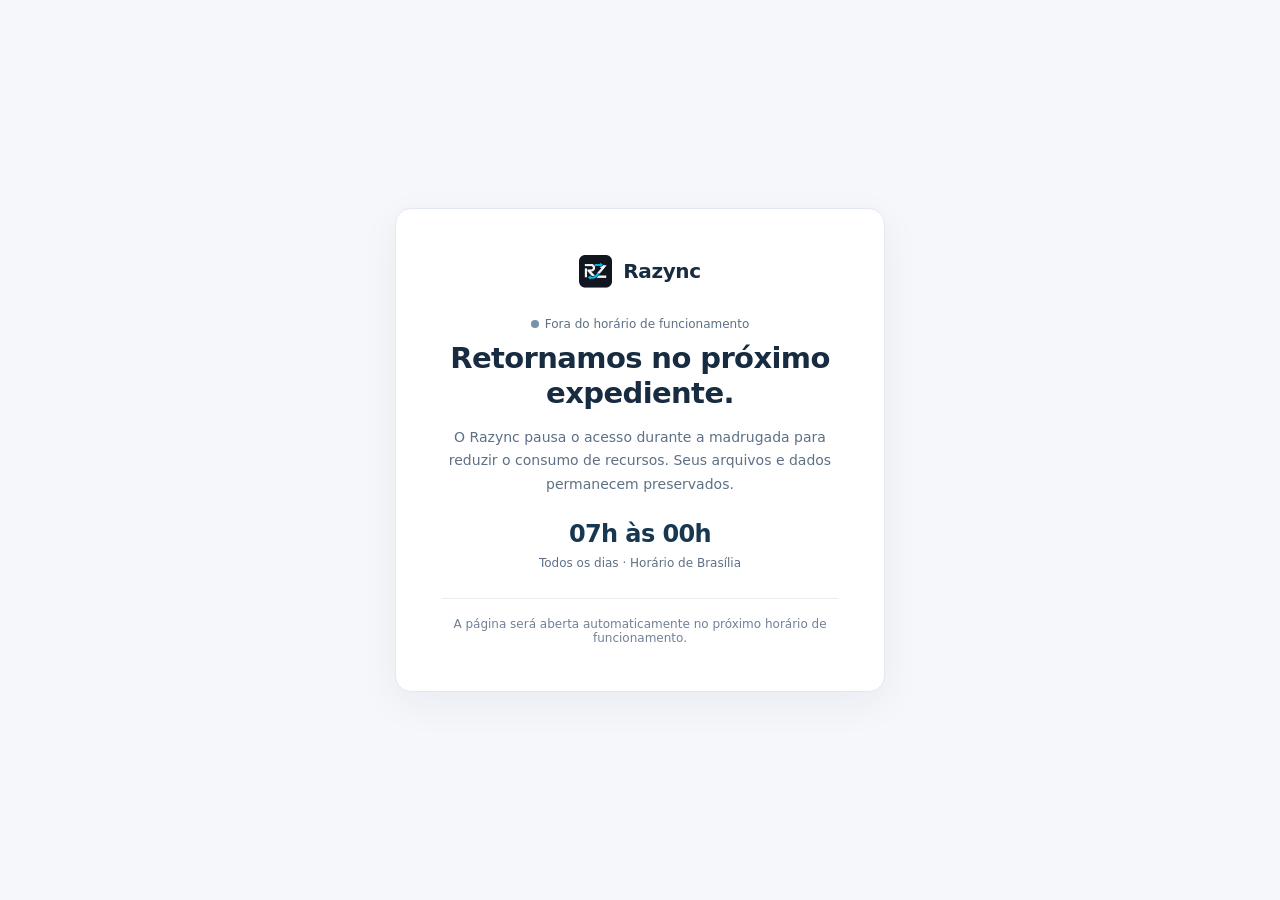
==== indisponivel.html @ 9a55bab8 "Match borderless sidebar controls in dark mode and preserve active navigation" ====
<!doctype html>
<html lang="pt-BR">
<head>
  <meta charset="utf-8">
  <meta name="viewport" content="width=device-width, initial-scale=1">
  <meta name="robots" content="noindex">
  <meta name="theme-color" content="#14243b">
  <title>Razync · Fora do horário de funcionamento</title>
  <script src="./assets/js/theme.js?v=black-blue-20261027-1"></script>
  <link rel="icon" href="./assets/razync-icon.png" type="image/png">
  <style>
    :root{font-family:Inter,system-ui,-apple-system,BlinkMacSystemFont,"Segoe UI",sans-serif;color:#172c41;background:#f5f7fa}
    *{box-sizing:border-box}body{margin:0;min-height:100vh;display:grid;place-items:center;padding:22px}
    main{background:#fff;border:1px solid #e1e8ef;border-radius:16px;padding:clamp(26px,5vw,46px);max-width:490px;width:100%;box-shadow:0 12px 40px rgba(17,43,70,.055);text-align:center}
    .brand{display:flex;align-items:center;justify-content:center;gap:11px;font-weight:750;letter-spacing:-.4px;font-size:20px}
    .brand img{height:33px;width:33px;object-fit:contain}
    .signal{height:8px;width:8px;border-radius:50%;background:#7892aa;display:inline-block;margin-right:6px}
    .label{font-size:12px;color:#5d7085;margin:29px 0 10px}
    h1{font-size:clamp(23px,4vw,29px);margin:0 0 15px;line-height:1.22;letter-spacing:-.6px}
    p{font-size:14px;line-height:1.65;color:#5d7085;margin:0}
    .hours{font-size:24px;font-weight:760;color:#183750;letter-spacing:-.6px;margin:24px 0 6px}
    .timezone{font-size:12px;margin-bottom:25px}
    .foot{padding-top:18px;border-top:1px solid #e8edf3;font-size:12px;color:#718196}
  </style>
  <link rel="stylesheet" href="./assets/css/themes.css?v=sidebar-flat-20261027-16">
</head>
<body class="availability-page">
  <main>
    <div class="brand"><img src="./assets/razync-icon.png" alt="">Razync</div>
    <div class="label"><span class="signal"></span>Fora do horário de funcionamento</div>
    <h1>Retornamos no próximo expediente.</h1>
    <p>O Razync pausa o acesso durante a madrugada para reduzir o consumo de recursos. Seus arquivos e dados permanecem preservados.</p>
    <div class="hours">07h às 00h</div>
    <p class="timezone">Todos os dias · Horário de Brasília</p>
    <div class="foot">A página será aberta automaticamente no próximo horário de funcionamento.</div>
  </main>
  <script>
    (() => {
      const hour = () => Number(new Intl.DateTimeFormat("en-GB", {
        timeZone: "America/Sao_Paulo", hour: "2-digit", hourCycle: "h23"
      }).format(new Date()));
      const update = () => {
        if (hour() >= 7) window.location.replace("./");
      };
      update();
      setInterval(update, 15000);
    })();
  </script>
</body>
</html>
---- assets/css/themes.css ----
/* Theme controls are shared by every page. No filters: original assets retain their colors. */
.topbar-actions {display:flex;align-items:center;gap:10px;margin-left:auto;flex-shrink:0}
.theme-toggle {display:inline-flex;align-items:center;justify-content:center;gap:7px;min-height:38px;padding:8px 11px;border:1px solid #dbe4ee;border-radius:11px;background:#ffffffa6;color:#526c84;cursor:pointer;font-size:11px;font-weight:550}
.theme-toggle:hover {background:#eaf1f8;border-color:#b7cadc}
.theme-toggle:focus-visible {outline:2px solid #5286bf;outline-offset:3px}
.theme-toggle svg {width:16px;height:16px;fill:none;stroke:currentColor;stroke-width:1.6;stroke-linecap:round;stroke-linejoin:round}
.theme-sun {display:none}
html[data-theme="dark"] .theme-moon {display:none}
html[data-theme="dark"] .theme-sun {display:block}
@media(max-width:760px) {.topbar-actions{gap:6px}.theme-toggle{min-width:38px;padding:8px}#themeToggleLabel{display:none}.topbar .status-pill{max-width:145px;text-align:center;line-height:1.4}}
/* A restrained refinement of the portfolio action, in both themes. */
#portfolioPicker .portfolio-entry-action {padding:11px 13px;border:0;border-radius:9px;background:#eff5fa}
#portfolioPicker .portfolio-entry-arrow {background:#dfeaf4}
#portfolioPicker .portfolio-entry:hover .portfolio-entry-action {background:#e5eff8}
html[data-theme="dark"] {
 color-scheme:dark;--bg:#080808;--surface:#141414;--surface-2:#141414;--surface-soft:#101010;
 --border:#333333;--line:#333333;--text:#ededed;--ink:#ededed;--muted:#ababab;--ink-muted:#ababab;
 --accent:#8cbcf3;--accent-soft:#17243a;--action:#2864d7;--tool-accent:#8cbcf3;--panel-shadow:0 6px 24px #00000018;
 --dark-text:#ededed;--dark-muted:#ababab;--dark-accent:#8ab8ff;--dark-success:#87d8b9;--dark-error:#f3a6ad;--dark-warning:#e5c391;
 background:var(--bg);scrollbar-color:#505050 var(--bg);
}
html[data-theme="dark"] body {background:var(--bg);color:var(--text)}
html[data-theme="dark"] ::selection {background:#386292;color:#fff}
html[data-theme="dark"] :is(#companyPanel,#fiscalView,.app-shell,dialog) {color:var(--text)}
/* Raise only color specificity, preserving all component dimensions and layouts. */
html[data-theme="dark"] :is(#companyPanel,#fiscalView,.app-shell,dialog) :is(h1,h2,h3,h4,h5,h6,strong,label,legend,summary,.company-row-name,.form-card-header,.fiscal-detail-title,.fiscal-ai-source-title) {color:var(--dark-text)!important}
html[data-theme="dark"] :is(#companyPanel,#fiscalView,.app-shell,dialog) :is(p,small,.helper,.eyebrow,.company-row-meta,.company-row-action,.portfolio-date,.portfolio-eyebrow,.portfolio-access-kicker,.portfolio-entry-label,.portfolio-entry-quantity,.file-drop-hint,.preview-note,.preview-subtitle,.form-card-header small,.topbar-title,.directory-heading p,.tool-feature-list,.period-help,.base-cleanup,.fiscal-ai-card-description,.fiscal-ai-inline-status,.fiscal-ai-executive-kicker,.fiscal-ai-executive-coverage,.fiscal-ai-source,.fiscal-summary-top,.fiscal-workflow-button,.fiscal-account-resolution-heading,.bank-investments-note) {color:var(--dark-muted)!important}
html[data-theme="dark"] :is(main,dialog) :where(*) {border-color:var(--border)!important}
html[data-theme="dark"] :is(#companyPanel,#fiscalView,.app-shell,dialog) :is(.search-card,.directory-controls,.overview-card,.panel-head,.tool-card,.modern-form,.preview-sheet,.preview-results,.preview-table-scroll,.daily-table-scroll,.daily-review,.daily-table,.report-result,.result-card,.summary-card,.company-card,.portfolio-entry,.company-dialog,.preview-dialog,.admin-auth-dialog,.bank-investments,.fiscal-setup,.fiscal-results-card,.fiscal-summary,.fiscal-detail,.fiscal-investigation,.fiscal-ai,.fiscal-ai-account,.fiscal-account-dialog,.fiscal-account-dialog-body,.fiscal-ai-source,.fiscal-ai-evidence,.fiscal-account-resolution,.fiscal-document-panel,.fiscal-evidence-card) {background:var(--surface)!important;color:var(--text)!important;box-shadow:0 4px 20px #00000012}
html[data-theme="dark"] :is(#companyPanel,#fiscalView,.app-shell,dialog) :is(.tool-intro,.period-card,.bank-selector,.bank-choice,.file-drop-shell,.preview-sheet-head,.preview-commandbar,.preview-table-tools,.daily-toolbar,.daily-summary,.preview-summary-item,.mini-metrics > span,.summary-metric,.form-card-icon,.tool-visual-icon,.overview-icon,.company-row-code,.company-row-action b,.portfolio-avatar,.portfolio-feature-icon,.portfolio-entry-action,.portfolio-entry-arrow,.file-selection,.file-selection-item,.tool-flow,.upload-progress,.upload-visual-status,.base-cleanup-confirmation,.base-periods,.base-period-bank,.base-period-item,.fiscal-next-step,.fiscal-summary-pending,.fiscal-review-toolbar,.fiscal-detail-metric-difference,.fiscal-ai-icon,.fiscal-ai-source-panel,.fiscal-ai-account-nav,.fiscal-ai-executive,.fiscal-ai-evidence,.fiscal-ai-account-resolution,.fiscal-ai-source.is-ready,.fiscal-ai-heading-tools .fiscal-ai-provider,.fiscal-ai-local-note,.fiscal-ai-method,.fiscal-ai-context,.fiscal-ai-document-summary) {background:var(--surface-2)!important;color:var(--dark-accent)!important;box-shadow:none!important}
html[data-theme="dark"] :is(#companyPanel,#fiscalView,.app-shell,dialog) :is(input:not([type=checkbox]):not([type=radio]),select,textarea) {background:#0d0d0d!important;color:var(--text)!important;border-color:#424242!important;caret-color:#8ab8ff;box-shadow:none}
html[data-theme="dark"] :is(input,textarea)::placeholder {color:#969696!important;opacity:1}
html[data-theme="dark"] input::file-selector-button {background:#252525;color:#e2e2e2;border:1px solid #505050;border-radius:7px;padding:7px 11px;margin-right:10px}
html[data-theme="dark"] :is(input[type=checkbox],input[type=radio]) {accent-color:#8cbcf3}
html[data-theme="dark"] :is(#companyPanel,#fiscalView,.app-shell,dialog) :is(input,select,textarea,button,a,summary):focus-visible {outline:2px solid #91c6ff!important;outline-offset:3px;box-shadow:none!important}
html[data-theme="dark"] :is(#companyPanel,#fiscalView,.app-shell,dialog) :is(button,.secondary-action,.preview-expand) {background:var(--surface-2)!important;color:#dddddd!important;border-color:#3d3d3d!important;box-shadow:none!important}
html[data-theme="dark"] :is(#companyPanel,#fiscalView,.app-shell,dialog) :is(button,.secondary-action,.preview-expand):hover:not(:disabled) {background:#292929!important;border-color:#626262!important}
html[data-theme="dark"] :is(#companyPanel,#fiscalView,.app-shell,dialog) :is(button[type=submit]:not(.secondary-action),.preview-download,.daily-download,.bank-investments-download,.fiscal-ai-primary,#adminAuthConfirm) {background:#2864d7!important;color:#fff!important;border-color:#417de8!important}
html[data-theme="dark"] :is(#companyPanel,#fiscalView,.app-shell,dialog) :is(button[type=submit]:not(.secondary-action),.preview-download,.daily-download,.bank-investments-download,.fiscal-ai-primary,#adminAuthConfirm):hover:not(:disabled) {background:#3474e5!important}
html[data-theme="dark"] :is(#companyPanel,#fiscalView,.app-shell,dialog) :is(.tool-tab.active,.main-nav-btn.active,.company-filter.active,.bank-choice.selected,[aria-pressed=true],.is-selected,.is-current) {background:#17243a!important;color:#c2d8ff!important;border-color:#507db6!important}
html[data-theme="dark"] :is(#companyPanel,#fiscalView,.app-shell,dialog) button:disabled {opacity:.48;cursor:not-allowed}
/* Tables: headers, zebra rows, hover, editors and semantic balance colors. */
html[data-theme="dark"] :is(#companyPanel,#fiscalView,.app-shell,dialog) :is(table,tbody,td) {background:var(--surface)!important;color:#dedede!important;box-shadow:none}
html[data-theme="dark"] :is(#companyPanel,#fiscalView,.app-shell,dialog) th {background:#232323!important;color:#d8d8d8!important;border-color:#3d3d3d!important}
html[data-theme="dark"] :is(#companyPanel,#fiscalView,.app-shell,dialog) tr:nth-child(even) td {background:#191919!important}
html[data-theme="dark"] :is(#companyPanel,#fiscalView,.app-shell,dialog) tbody tr:hover td {background:#292929!important}
html[data-theme="dark"] :is(#companyPanel,#fiscalView,.app-shell,dialog) :is(.is-success,.is-success p,.is-success strong,.status-success,.fiscal-status-ok,.daily-balance.is-balanced,.match-ok,.positive,.online) {color:var(--dark-success)!important;background:#16382f!important;border-color:#396858!important}
html[data-theme="dark"] :is(#companyPanel,#fiscalView,.app-shell,dialog) :is(.is-warning,.is-warning p,.is-warning strong,.preview-row-warning,.preview-pending-summary,.fiscal-warnings,.accounts-pending,.status-warning) {color:var(--dark-warning)!important;background:#3a3023!important;border-color:#6e5940!important}
html[data-theme="dark"] :is(#companyPanel,#fiscalView,.app-shell,dialog) :is(.is-error,.is-error p,.is-error strong,.base-stat-error,.is-different,.daily-balance.is-different,.negative,.status-error,.fiscal-account-resolution-error,[role=alert]) {color:var(--dark-error)!important;background:#3b252e!important;border-color:#76434f!important}
html[data-theme="dark"] :is(#companyPanel,#fiscalView,.app-shell,dialog) :is(#confirmBaseCleanup,.danger-action) {background:#853e50!important;color:#fff!important;border-color:#b66677!important}
/* AI tokens also apply when the fiscal styles are loaded after theme selection. */
html[data-theme="dark"] #fiscalView {--fw-ink:#ededed;--fw-text:#d2d2d2;--fw-muted:#ababab;--fw-border:#333333;--fw-light:#1e1e1e;--fw-accent:#9ac4f2;--fw-focus:#91c6ff;--studio-line:#333333;--studio-blue:#9ac4f2}
html[data-theme="dark"] #fiscalView .fiscal-ai {--ai-ink:#ededed;--ai-muted:#ababab;--ai-blue:#8ab8ff;--ai-line:#333333}
html[data-theme="dark"] #fiscalView :is(.fiscal-ai-value strong,.fiscal-detail-metric strong,.fiscal-ai-card-description,.fiscal-ai-nav-account,.fiscal-ai-value small,.fiscal-ai-source-title,.fiscal-ai-executive-kicker,.fiscal-ai-card-description) {color:#d4d4d4!important}
html[data-theme="dark"] #fiscalView :is(.fiscal-ai-value,.fiscal-ai-account-summary,.fiscal-ai-toolbar,.fiscal-company-result,.fiscal-workflow-nav,.fiscal-detail-metric,.fiscal-account-dialog-header,.fiscal-account-dialog-footer) {background:transparent!important;border-color:var(--border)!important}
html[data-theme="dark"] :is(dialog,.company-dialog,.admin-auth-dialog,.fiscal-account-dialog) {background:var(--surface)!important;color:var(--text)!important;border-color:var(--border)!important;box-shadow:0 24px 90px #0008!important}
html[data-theme="dark"] dialog::backdrop {background:#000000b3;backdrop-filter:blur(4px)}
html[data-theme="dark"] .topbar {border-color:#2d2d2d}
html[data-theme="dark"] .topbar :is(.sidebar-toggle,.theme-toggle) {background:#1e1e1e!important;color:#d6d6d6!important;border-color:#3d3d3d!important}
html[data-theme="dark"] .topbar .status-pill {background:#141414;color:#ababab;border-color:#333333}
html[data-theme="dark"] .topbar .status-pill.online {background:#16382f!important;color:#87d8b9!important;border-color:#396858!important}
html[data-theme="dark"] .topbar-title strong {color:#ededed}
html[data-theme="dark"] footer {color:#a3a3a3;border-color:#2d2d2d}
html[data-theme="dark"] #portfolioPicker :is(.portfolio-brand,.portfolio-brand>span,.portfolio-section-title,.portfolio-tools-heading h2) {color:#ededed!important}
html[data-theme="dark"] #portfolioPicker .portfolio-heading {background:linear-gradient(115deg,#191919,#0e0e0e);border-color:#383838!important}
html[data-theme="dark"] #portfolioPicker .portfolio-heading h1 {color:#fff!important}
html[data-theme="dark"] #portfolioPicker h1 em {color:#8ab8ff}
html[data-theme="dark"] #portfolioPicker .portfolio-heading p {color:#bdbdbd!important}
html[data-theme="dark"] #portfolioPicker .portfolio-home-summary>span {background:#ffffff06;border-color:#ffffff20!important}
html[data-theme="dark"] #portfolioPicker .portfolio-home-summary strong {color:#fff!important}
html[data-theme="dark"] #portfolioPicker .portfolio-feature:hover,html[data-theme="dark"] #portfolioPicker .portfolio-feature[open] {background:#141414}
html[data-theme="dark"] #portfolioPicker .portfolio-feature {border-color:#333333}
html[data-theme="dark"] #portfolioPicker .portfolio-entry:hover {background:#202020!important}
html[data-theme="dark"] #portfolioPicker .portfolio-entry-action {background:#202020!important}
html[data-theme="dark"] #portfolioPicker .portfolio-entry-action>span:first-child {color:#a9caff}
html[data-theme="dark"] #portfolioPicker .portfolio-feature-toggle {color:#a6a6a6}
html[data-theme="dark"] :is(.company-card,.file-drop-shell):hover {background:#242424!important}
html[data-theme="dark"] a {color:#8ab8ff}
@media(prefers-reduced-motion:reduce) {.theme-toggle{transition:none}}
html[data-theme="dark"] .availability-page main {background:var(--surface);color:var(--text);border-color:var(--border);box-shadow:0 12px 40px #0003}
html[data-theme="dark"] .availability-page :is(h1,.brand,.hours) {color:var(--text)}
html[data-theme="dark"] .availability-page :is(p,.label,.foot) {color:var(--muted);border-color:var(--border)}

/* Fixed-color fiscal surfaces, including sections mounted after document reading. */
html[data-theme="dark"] #fiscalView :is(.fiscal-form,.fiscal-setup-heading,.fiscal-upload-item,.fiscal-company-auto,.fiscal-table-count,.fiscal-reading-guide,.fiscal-unmapped,.fiscal-ai-no-results,.fiscal-ai-documentary,.fiscal-ai-case,.fiscal-ai-cases-more,.fiscal-doc-reader,.fiscal-doc-stage,.fiscal-doc-empty,.fiscal-doc-accounts,.fiscal-inline-host,.fiscal-detail-table,.fiscal-account-analysis,.fiscal-account-analysis.is-docked) {background:var(--surface)!important;color:var(--text)!important}
html[data-theme="dark"] #fiscalView :is(.fiscal-setup-filetype,.fiscal-step-index,.fiscal-upload-symbol,.fiscal-form-actions,.fiscal-summary-icon,.fiscal-progress,.fiscal-investigation-step,.fiscal-investigation-metric,.fiscal-ai-loading,.fiscal-ai-loading-orbit,.fiscal-ai-loading-time,.fiscal-ai-loading-meter,#fiscal242AIMessage,.fiscal-usage-footer,.fiscal-ai-account-chevron,.fiscal-ai-conclusion,.fiscal-ai-document-summary,.fiscal-ai-case-strength,.fiscal-ai-case-action,.fiscal-doc-totals > div,.fiscal-doc-badge,.fiscal-doc-balance,.fiscal-doc-search-totals,.fiscal-doc-pagination,.fiscal-doc-account,.fiscal-account-opinion-conclusion,.fiscal-account-opinion-hypothesis,.fiscal-account-opinion-local,.fiscal-account-situation-symbol,.fiscal-ai-executive-coverage) {background:var(--surface-2)!important;color:var(--dark-accent)!important}
html[data-theme="dark"] #fiscalView :is(.fiscal-ai-checklist li,.fiscal-ai-finding-list li,.fiscal-ai-step-documents > li,.fiscal-difference-reading,.fiscal-accum-breakdown,.fiscal-detail-metrics) {background:var(--surface-2)!important;color:var(--text)!important}
html[data-theme="dark"] #fiscalView :is(.fiscal-ai-checklist > li,.fiscal-account-opinion-steps > li,.fiscal-ai-loading-stages li)::before {background:#242424;color:#d4d4d4}
html[data-theme="dark"] #fiscalView input[type=file]::file-selector-button {background:#252525!important;color:#e2e2e2!important;border:1px solid #505050!important}
html[data-theme="dark"] #fiscalView :is(.fiscal-status-ok,.fiscal-doc-badge-conciliado,.fiscal-ai-status-conciliado) {background:#16382f!important;color:#87d8b9!important}
html[data-theme="dark"] #fiscalView :is(.fiscal-status-review,.fiscal-status-alert,.fiscal-ai-status-alerta,.fiscal-doc-badge-valor_diferente,.fiscal-doc-badge-conta_diferente) {background:#3a3023!important;color:#e5c391!important}
html[data-theme="dark"] #fiscalView #fiscal242Rows > .fiscal-result-row {background:var(--surface)!important;color:var(--text)!important}
html[data-theme="dark"] #fiscalView #fiscal242Rows > .fiscal-result-row:nth-child(even) {background:#191919!important}
html[data-theme="dark"] #fiscalView #fiscal242Rows > .fiscal-result-row:hover,html[data-theme="dark"] #fiscalView #fiscal242Rows > .fiscal-result-row.selected {background:#292929!important}

html[data-theme="dark"] :is(#companyPanel,#fiscalView,.app-shell,dialog) :is(.saved-period-bank,.saved-period-months>span,.preview-metric,.preview-intro,.preview-sheet-badge,.preview-sheet-switcher,.preview-mini-meta,.file-selection-summary,.base-stat-chip,.base-stat,.task-metric,.admin-auth-badge) {background:var(--surface-2)!important;color:var(--dark-accent)!important}

html[data-theme="dark"] :is(#companyPanel,#fiscalView,.app-shell,dialog) :is(.search-wrap,.grid,.daily-reconciliation,.empty-state,.base-management,.tool-result) {background:var(--surface)!important;color:var(--text)!important}
html[data-theme="dark"] :is(#companyPanel,#fiscalView,.app-shell,dialog) :is(.process-visual-status,.process-status-icon,.classification-coverage-track,.tool-flow i) {background:var(--surface-2)!important;color:var(--dark-accent)!important}
html[data-theme="dark"] :is(#companyPanel,#fiscalView,.app-shell,dialog) .helper {background:transparent!important}

/* Floating guides are mounted outside the main workspace. */
html[data-theme="dark"] :is(.company-tool-guide,.company-tool-guide-heading) {background:var(--surface)!important;border-color:var(--border)!important;color:var(--text)!important}
html[data-theme="dark"] .company-tool-guide strong {color:var(--text)!important}
html[data-theme="dark"] .company-tool-guide :is(p,small) {color:var(--muted)!important}
html[data-theme="dark"] .company-tool-guide-index,html[data-theme="dark"] #companyToolGuideClose {background:var(--surface-2)!important;color:var(--dark-accent)!important}

html[data-theme="dark"] #fiscalView :is(.fiscal-ai-audit,.fiscal-doc-total-difference,.fiscal-doc-lookup-difference) {color:var(--dark-accent)!important}
html[data-theme="dark"] #fiscalView :is(.fiscal-ai-audit,.fiscal-doc-total-difference,.fiscal-doc-lookup-difference) {background:var(--surface-2)!important}
html[data-theme="dark"] #fiscalView .fiscal-warnings p {background:#3a3023!important;color:#e5c391!important;border-color:#6e5940!important}

/* Neutral black surfaces; blue identifies actions and the current location. */
html[data-theme="dark"] .sidebar {background:#101010!important;border-right-color:#303030!important;color:var(--text)}
html[data-theme="dark"] .sidebar :is(.brand,.brand strong) {color:var(--text)}
html[data-theme="dark"] .sidebar :is(.nav-caption,.sidebar-note,.sidebar-note small) {color:var(--muted);border-color:var(--border)}
html[data-theme="dark"] #mainSidebar .main-nav-btn {color:#c9c9c9!important;background:transparent!important;border-color:transparent!important;box-shadow:none!important}
html[data-theme="dark"] #mainSidebar .main-nav-btn:hover:not(:disabled) {background:#242424!important;border-color:transparent!important;color:#fff!important}
html[data-theme="dark"] #mainSidebar .main-nav-btn.active,
html[data-theme="dark"] #mainSidebar .main-nav-btn.active:hover:not(:disabled) {background:#17243a!important;border-color:transparent!important;color:#d5e4ff!important;box-shadow:inset 3px 0 #80adff!important}
html[data-theme="dark"] #mainSidebar .sidebar-close {background:transparent!important;border-color:transparent!important;box-shadow:none!important}
html[data-theme="dark"] #mainSidebar .sidebar-close:hover:not(:disabled) {background:#242424!important;border-color:transparent!important}
html[data-theme="dark"] .statement-reading {background:var(--surface);border-color:var(--border);color:var(--text)}
html[data-theme="dark"] .statement-reading :is(p,.statement-reading-count) {color:var(--muted)}
html[data-theme="dark"] #companyPanel :is(.field-group,.tool-tabs) {background:var(--surface)!important;border-color:var(--border)!important;color:var(--text)!important}
html[data-theme="dark"] #companyPanel .field-group:focus-within {border-color:#507db6!important;box-shadow:0 0 0 2px #8ab8ff1c}
html[data-theme="dark"] .sidebar-backdrop {background:#00000070}
html[data-theme="dark"] dialog::backdrop {background:#000000b3!important}

/* The search wrapper owns its border and focus ring, including keyboard focus. */
html #companiesView .directory-controls .search-wrap {border:1px solid #ced8e4!important;border-radius:11px!important;background:#fafbfd;box-shadow:none!important;transition:border-color .16s ease,box-shadow .16s ease}
html #companiesView .directory-controls .search-wrap:focus-within {border-color:#507cbb!important;box-shadow:0 0 0 2px #507cbb1f!important}
html #companiesView .directory-controls #companySearch,
html #companiesView .directory-controls #companySearch:focus,
html #companiesView .directory-controls #companySearch:focus-visible {border:0!important;border-radius:0!important;outline:none!important;box-shadow:none!important;background:transparent!important}
html[data-theme="dark"] #companiesView .directory-controls .search-wrap {border-color:#3b3b3b!important;background:#101010!important}
html[data-theme="dark"] #companiesView .directory-controls .search-wrap:focus-within {border-color:#7198ce!important;box-shadow:0 0 0 2px #8ab8ff18!important}
/* Quiet, consistent edges for preparation surfaces, without changing result layouts. */
html #companyPanel :is(.panel-head,.tool-card,.modern-form,.tool-intro) {border-radius:16px!important}
html #companyPanel .modern-form :is(.field-group,.bank-selector,.period-card) {border-radius:12px!important}
html[data-theme="dark"] #companyPanel :is(.panel-head,.tool-card,.modern-form,.tool-intro) {border-color:#383838!important;box-shadow:none!important}
html[data-theme="dark"] #companyPanel .modern-form :is(.field-group,.bank-selector,.period-card) {border-color:#303030!important;box-shadow:none!important}
html[data-theme="dark"] #companyPanel .modern-form .field-group:focus-within {border-color:#303030!important;box-shadow:none!important}
html[data-theme="dark"] #companyPanel .modern-form .file-drop-shell {border-color:#414141!important;box-shadow:none!important;border-radius:11px!important}
html[data-theme="dark"] #companyPanel .modern-form .file-drop-shell:focus-within {border-color:#7198ce!important;box-shadow:0 0 0 2px #8ab8ff18!important}
html[data-theme="dark"] #companyPanel .modern-form :is(input:not([type=file]):not([type=checkbox]):not([type=radio]),select,textarea):focus-visible {outline:none!important;border-color:#7198ce!important;box-shadow:0 0 0 2px #8ab8ff18!important}
html[data-theme="dark"] #companyPanel .modern-form input[type=file]:focus-visible {outline:none!important;border-color:transparent!important;box-shadow:none!important}

/* Result cards are created after the upload; cover their inner surfaces too. */
html[data-theme="dark"] .daily-reconciliation .daily-summary {background:transparent!important}
html[data-theme="dark"] :is(.daily-reconciliation,.preview-dialog) :is(.daily-summary > div,.daily-rule),
html[data-theme="dark"] .preview-dialog-header,
html[data-theme="dark"] #companyPanel :is(.tool-result-metrics > span,#baseStats > span) {background:var(--surface-2)!important;color:var(--text)!important;border-color:var(--border)!important;box-shadow:none!important}
html[data-theme="dark"] :is(.daily-reconciliation,.preview-dialog) :is(.daily-summary small,.daily-rule span) {color:var(--muted)!important}
html[data-theme="dark"] :is(.daily-reconciliation,.preview-dialog) :is(.daily-summary strong,.daily-rule strong,.daily-rule b) {color:var(--text)!important}
html[data-theme="dark"] :is(.daily-reconciliation,.preview-dialog) .daily-status.is-ok,
html[data-theme="dark"] :is(.daily-reconciliation,.preview-dialog) .daily-table td.daily-balance.is-zero {background:#16382f!important;color:var(--dark-success)!important}
html[data-theme="dark"] :is(.daily-reconciliation,.preview-dialog) .daily-status.is-review {background:#3a3023!important;color:var(--dark-warning)!important}
html[data-theme="dark"] :is(.daily-reconciliation,.preview-dialog) .daily-filter.active {background:#17243a!important;color:#c2d8ff!important;border-color:#507db6!important}
html[data-theme="dark"] :is(#reconcileResult,#ledgerResult,.preview-dialog) .bank-investments :is(.bank-investments-note,.bank-investments-rule,.bank-investments-preview-totals) {background:var(--surface-2)!important;color:var(--muted)!important;border-color:var(--border)!important}
html[data-theme="dark"] :is(#reconcileResult,#ledgerResult,.preview-dialog) .bank-investments :is(input,select,input:read-only) {background:#0d0d0d!important;color:var(--text)!important;border-color:#424242!important}
html[data-theme="dark"] :is(#reconcileResult,#ledgerResult,.preview-dialog) .bank-investments label {color:var(--text)!important}

/* Fiscal styles use theme-aware colors even when loaded after document reading. */
html[data-theme="dark"] #fiscalView {
 --fiscal-surface:#141414;--fiscal-soft:#141414;--fiscal-line:#353535;
 --fiscal-copy:#dedede;--fiscal-muted:#b2b2b2;
 --fiscal-success:#87d8b9;--fiscal-error:#f3a6ad;--fiscal-warning:#e5c391;
 --fw-shadow:none;
}
html[data-theme="dark"] #fiscalView :is(.fiscal-account-dialog-header,.fiscal-account-dialog-footer,.fiscal-account-opinion,.fiscal-account-opinion-conclusion,.fiscal-comparison-bridge,.fiscal-reading-guide,.fiscal-summary-pending) {background:var(--surface-2)!important;border-color:var(--border)!important;color:var(--text)!important}
html[data-theme="dark"] #fiscalView :is(.fiscal-result-row,.fiscal-document-row,.fiscal-ai-nav-account):hover {background:#242424!important}
html[data-theme="dark"] #fiscalView :is(.fiscal-result-row.selected,.fiscal-ai-nav-account.is-selected,.fiscal-workflow-button.active,.fiscal-account-review-filter[aria-pressed=true]) {background:#17243a!important;color:#c2d8ff!important;border-color:#507db6!important}
html[data-theme="dark"] #fiscalView :is(input,select,textarea):focus-visible {outline:none!important;border-color:#7198ce!important;box-shadow:0 0 0 2px #8ab8ff20!important}
html[data-theme="dark"] #fiscalView :is(.fiscal-summary,.fiscal-results-card,.fiscal-account-dialog,.fiscal-ai-account) {box-shadow:none!important;border-color:#333!important}
html[data-theme="dark"] #fiscalView :is(.fiscal-ai-loading-meter,.fiscal-progress) {background:#292929!important}
html[data-theme="dark"] #fiscalView :is(.fiscal-ai-loading-meter > span,.fiscal-progress-matches) {background:#7198ce!important}
html[data-theme="dark"] #fiscalView .fiscal-account-dialog [role=tab][aria-selected=true] {background:transparent!important;color:#b9d3ff!important;border-bottom-color:#80adff!important;box-shadow:none!important}
html[data-theme="dark"] #fiscalView .fiscal-account-dialog .fiscal-account-analysis-button {background:#2864d7!important;color:#fff!important;border-color:#417de8!important}
html[data-theme="dark"] #fiscalView .fiscal-account-dialog .fiscal-account-analysis-button:hover:not(:disabled) {background:#245ac0!important}

/* Flat interiors: headings and explanatory rows belong to their parent panel. */
html[data-theme="dark"] :is(.global-view,#companyPanel,#fiscalView,dialog) .tool-card > div:first-child,
html[data-theme="dark"] #companyPanel .tool-card > .tool-intro,
html[data-theme="dark"] #fiscalView :is(.fiscal-account-dialog-header,.fiscal-account-dialog-footer,.fiscal-comparison-bridge,.fiscal-detail-metrics,.fiscal-difference-reading,.fiscal-next-step,.fiscal-summary-pending),
html[data-theme="dark"] :is(.daily-reconciliation,.preview-dialog) :is(.daily-toolbar,.daily-rule),
html[data-theme="dark"] :is(#companyPanel,#fiscalView,.app-shell,dialog) :is(.preview-sheet-head,.preview-commandbar,.preview-table-tools,.preview-intro,.form-card-header,.tool-flow) {background:transparent!important;background-image:none!important;box-shadow:none!important}
html[data-theme="dark"] :is(#companyPanel,#fiscalView,.app-shell,dialog) th {background:var(--surface)!important}

/* Preserve component boundaries; transparent wrappers never become extra cards. */
html[data-theme="dark"] #companyPanel :is(.tool-card,.tool-tabs),
html[data-theme="dark"] #companiesView :is(.grid,.directory-controls) {background:transparent!important;background-image:none!important;box-shadow:none!important}
html[data-theme="dark"] #companyPanel .tool-card {border:0!important}
html[data-theme="dark"] .app-shell #companyPanel .tool-card :is(.tool-intro,.tool-flow) {background:transparent!important;background-image:none!important;box-shadow:none!important}
/* The dropzone owns the dashed edge; its native input has no second box. */
html[data-theme="dark"] .app-shell :is(#companyPanel,#ledgerView,#fiscalView) :is(.file-drop-shell,.reconcile-bank-file,.fiscal-upload-item,.field-group:has(.file-drop-shell)) {background:transparent!important;background-image:none!important;box-shadow:none!important;border-color:#454545!important}
html[data-theme="dark"] .app-shell :is(#companyPanel,#ledgerView,#fiscalView) .file-drop-shell:hover {background:transparent!important;border-color:#666!important}
html[data-theme="dark"] .app-shell :is(#companyPanel,#ledgerView,#fiscalView) .file-drop-shell:focus-within,
html[data-theme="dark"] .app-shell :is(#companyPanel,#ledgerView,#fiscalView) .file-drop-shell.is-dragging {border-color:#7198ce!important;outline:2px solid #7198ce;outline-offset:2px}
html[data-theme="dark"] .app-shell :is(#companyPanel,#ledgerView,#fiscalView) input[type=file] {background:transparent!important;border:0!important;outline:none!important;box-shadow:none!important}
html[data-theme="dark"] .app-shell .file-drop-shell :is(.file-selection,.file-selection-item,.file-selection-summary) {background:transparent!important;box-shadow:none!important}
/* Small labels, progress markers and decorative icons need their own dark colors. */
html[data-theme="dark"] .app-shell :is(.company-code,.bank-selector-head > span,.period-card .optional,.reconcile-bank-file .optional) {color:#b2b2b2!important}
html[data-theme="dark"] .app-shell .panel-quick-info > span {background:transparent!important;color:#bdbdbd!important;border-color:#454545!important}
html[data-theme="dark"] .app-shell .tool-feature-list span {color:var(--muted)!important}
html[data-theme="dark"] .app-shell .tool-feature-list b {background:#16382f!important;color:var(--dark-success)!important}
html[data-theme="dark"] .app-shell .tool-flow span {color:var(--muted)!important}
html[data-theme="dark"] .app-shell .tool-flow span b {background:#202020!important;color:#c8c8c8!important;border-color:#484848!important}
html[data-theme="dark"] .app-shell .tool-flow span.active {color:#b9d3ff!important}
html[data-theme="dark"] .app-shell .tool-flow span.active b {background:#2864d7!important;color:#fff!important;border-color:#7198ce!important}
html[data-theme="dark"] .app-shell .tool-flow span.completed b {background:#16382f!important;color:var(--dark-success)!important;border-color:#396858!important}
html[data-theme="dark"] .app-shell .tool-flow i {background:#3a3a3a!important}
html[data-theme="dark"] .app-shell .tool-flow span.completed + i {background:#396858!important}
html[data-theme="dark"] .app-shell .form-card-icon {background:transparent!important;color:var(--dark-accent)!important}
html[data-theme="dark"] .app-shell :is(#companyPanel,#companiesView,#fiscalView) :is(.tool-tab.active,.company-filter.active,[aria-pressed=true]):hover:not(:disabled) {background:#1d2d48!important;color:#c2d8ff!important;border-color:#7198ce!important}
html[data-theme="dark"] .app-shell #companyPanel .bank-choice.selected {background:#17243a!important;border-color:#507db6!important}
html[data-theme="dark"] .app-shell #companyPanel .bank-choice input {accent-color:#8cbcf3!important}
html[data-theme="dark"] .app-shell :is(.file-drop-hint,.tool-feature-list span) {font-size:11px;line-height:1.6}
html[data-theme="dark"] #companiesView :is(.company-row-regime,.mini-status,.portfolio-owner,.search-meta) {color:var(--muted)!important}
html[data-theme="dark"] #companiesView #companyCount {color:var(--muted)!important}
html[data-theme="dark"] #companiesView .company-row[data-availability="api_ready"] .mini-status {color:var(--dark-success)!important}
/* Keep table sorting controls visually inside the column heading. */
html[data-theme="dark"] .app-shell th button {background:transparent!important;color:inherit!important;border-color:transparent!important}
html[data-theme="dark"] .app-shell th button:hover:not(:disabled) {background:#242424!important;border-color:transparent!important}

/* Inline fiscal results follow the row surface, including zebra and hover states. */
html[data-theme="dark"] #fiscalView :is(.fiscal-account-type,.fiscal-accum-tag,.fiscal-difference-number) {background:transparent!important;color:var(--dark-accent)!important;box-shadow:none!important}
html[data-theme="dark"] #fiscalView #fiscal242Rows .fiscal-account-link,
html[data-theme="dark"] #fiscalView #fiscal242Rows .fiscal-account-link:hover:not(:disabled) {background:transparent!important;box-shadow:none!important}
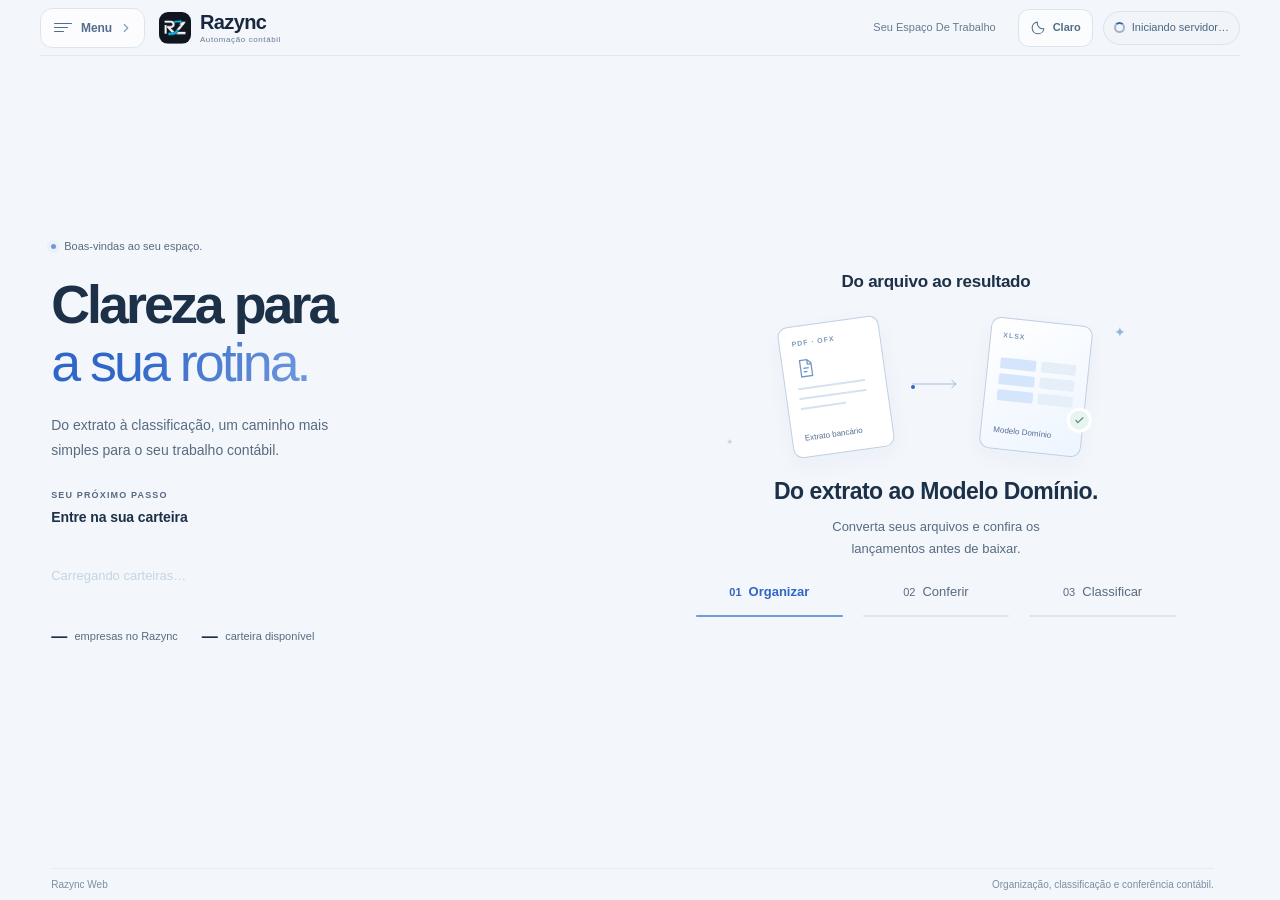
==== commit 6bb49f98: "Remove overnight website and API pause for 24-hour access" ====
--- a/indisponivel.html
+++ b/indisponivel.html
@@ -5,8 +5,9 @@
   <meta name="viewport" content="width=device-width, initial-scale=1">
   <meta name="robots" content="noindex">
   <meta name="theme-color" content="#14243b">
-  <title>Razync · Fora do horário de funcionamento</title>
-  <script src="./assets/js/theme.js?v=black-blue-20261027-1"></script>
+  <title>Razync · Abrindo o site</title>
+  <meta http-equiv="refresh" content="0;url=./">
+  <script src="./assets/js/theme.js?v=theme-reveal-20261027-1"></script>
   <link rel="icon" href="./assets/razync-icon.png" type="image/png">
   <style>
     :root{font-family:Inter,system-ui,-apple-system,BlinkMacSystemFont,"Segoe UI",sans-serif;color:#172c41;background:#f5f7fa}
@@ -22,29 +23,18 @@
     .timezone{font-size:12px;margin-bottom:25px}
     .foot{padding-top:18px;border-top:1px solid #e8edf3;font-size:12px;color:#718196}
   </style>
-  <link rel="stylesheet" href="./assets/css/themes.css?v=sidebar-flat-20261027-16">
+  <link rel="stylesheet" href="./assets/css/themes.css?v=theme-reveal-20261027-1">
 </head>
 <body class="availability-page">
   <main>
     <div class="brand"><img src="./assets/razync-icon.png" alt="">Razync</div>
-    <div class="label"><span class="signal"></span>Fora do horário de funcionamento</div>
-    <h1>Retornamos no próximo expediente.</h1>
-    <p>O Razync pausa o acesso durante a madrugada para reduzir o consumo de recursos. Seus arquivos e dados permanecem preservados.</p>
-    <div class="hours">07h às 00h</div>
-    <p class="timezone">Todos os dias · Horário de Brasília</p>
-    <div class="foot">A página será aberta automaticamente no próximo horário de funcionamento.</div>
+    <div class="label"><span class="signal"></span>Disponível 24 horas</div>
+    <h1>Estamos abrindo o Razync.</h1>
+    <p>O acesso está liberado em qualquer horário.</p>
+    <div class="foot"><a href="./">Ir para a página inicial</a></div>
   </main>
   <script>
-    (() => {
-      const hour = () => Number(new Intl.DateTimeFormat("en-GB", {
-        timeZone: "America/Sao_Paulo", hour: "2-digit", hourCycle: "h23"
-      }).format(new Date()));
-      const update = () => {
-        if (hour() >= 7) window.location.replace("./");
-      };
-      update();
-      setInterval(update, 15000);
-    })();
+    window.location.replace("./");
   </script>
 </body>
 </html>
--- a/assets/css/themes.css
+++ b/assets/css/themes.css
@@ -3,15 +3,25 @@
 .theme-toggle {display:inline-flex;align-items:center;justify-content:center;gap:7px;min-height:38px;padding:8px 11px;border:1px solid #dbe4ee;border-radius:11px;background:#ffffffa6;color:#526c84;cursor:pointer;font-size:11px;font-weight:550}
 .theme-toggle:hover {background:#eaf1f8;border-color:#b7cadc}
 .theme-toggle:focus-visible {outline:2px solid #5286bf;outline-offset:3px}
+/* Reveal a single theme snapshot rather than transitioning every table cell. */
+html[data-theme-transition="active"]::view-transition-old(root),
+html[data-theme-transition="active"]::view-transition-new(root) {animation:none;mix-blend-mode:normal}
+html[data-theme-transition="active"]::view-transition-old(root) {z-index:1}
+html[data-theme-transition="active"]::view-transition-new(root) {z-index:2}
+html[data-theme-transition="active"]::view-transition-group(root) {animation-duration:460ms}
+@media(prefers-reduced-motion:no-preference) {
+ .theme-toggle svg {animation:themeIconAppear .32s ease-out}
+ @keyframes themeIconAppear {from{opacity:.3;transform:rotate(-35deg) scale(.7)}to{opacity:1;transform:none}}
+}
 .theme-toggle svg {width:16px;height:16px;fill:none;stroke:currentColor;stroke-width:1.6;stroke-linecap:round;stroke-linejoin:round}
 .theme-sun {display:none}
 html[data-theme="dark"] .theme-moon {display:none}
 html[data-theme="dark"] .theme-sun {display:block}
 @media(max-width:760px) {.topbar-actions{gap:6px}.theme-toggle{min-width:38px;padding:8px}#themeToggleLabel{display:none}.topbar .status-pill{max-width:145px;text-align:center;line-height:1.4}}
 /* A restrained refinement of the portfolio action, in both themes. */
-#portfolioPicker .portfolio-entry-action {padding:11px 13px;border:0;border-radius:9px;background:#eff5fa}
+#portfolioPicker .portfolio-entry-action {padding:0;border:0;border-radius:0;background:transparent}
 #portfolioPicker .portfolio-entry-arrow {background:#dfeaf4}
-#portfolioPicker .portfolio-entry:hover .portfolio-entry-action {background:#e5eff8}
+#portfolioPicker .portfolio-entry:hover .portfolio-entry-action {background:transparent}
 html[data-theme="dark"] {
  color-scheme:dark;--bg:#080808;--surface:#141414;--surface-2:#141414;--surface-soft:#101010;
  --border:#333333;--line:#333333;--text:#ededed;--ink:#ededed;--muted:#ababab;--ink-muted:#ababab;
@@ -66,12 +76,12 @@
 html[data-theme="dark"] #portfolioPicker .portfolio-heading h1 {color:#fff!important}
 html[data-theme="dark"] #portfolioPicker h1 em {color:#8ab8ff}
 html[data-theme="dark"] #portfolioPicker .portfolio-heading p {color:#bdbdbd!important}
-html[data-theme="dark"] #portfolioPicker .portfolio-home-summary>span {background:#ffffff06;border-color:#ffffff20!important}
+html[data-theme="dark"] #portfolioPicker .portfolio-home-summary>span {background:transparent;border-color:transparent!important}
 html[data-theme="dark"] #portfolioPicker .portfolio-home-summary strong {color:#fff!important}
 html[data-theme="dark"] #portfolioPicker .portfolio-feature:hover,html[data-theme="dark"] #portfolioPicker .portfolio-feature[open] {background:#141414}
 html[data-theme="dark"] #portfolioPicker .portfolio-feature {border-color:#333333}
 html[data-theme="dark"] #portfolioPicker .portfolio-entry:hover {background:#202020!important}
-html[data-theme="dark"] #portfolioPicker .portfolio-entry-action {background:#202020!important}
+html[data-theme="dark"] #portfolioPicker .portfolio-entry-action {background:transparent!important}
 html[data-theme="dark"] #portfolioPicker .portfolio-entry-action>span:first-child {color:#a9caff}
 html[data-theme="dark"] #portfolioPicker .portfolio-feature-toggle {color:#a6a6a6}
 html[data-theme="dark"] :is(.company-card,.file-drop-shell):hover {background:#242424!important}
@@ -113,12 +123,12 @@
 html[data-theme="dark"] .sidebar {background:#101010!important;border-right-color:#303030!important;color:var(--text)}
 html[data-theme="dark"] .sidebar :is(.brand,.brand strong) {color:var(--text)}
 html[data-theme="dark"] .sidebar :is(.nav-caption,.sidebar-note,.sidebar-note small) {color:var(--muted);border-color:var(--border)}
-html[data-theme="dark"] #mainSidebar .main-nav-btn {color:#c9c9c9!important;background:transparent!important;border-color:transparent!important;box-shadow:none!important}
-html[data-theme="dark"] #mainSidebar .main-nav-btn:hover:not(:disabled) {background:#242424!important;border-color:transparent!important;color:#fff!important}
-html[data-theme="dark"] #mainSidebar .main-nav-btn.active,
-html[data-theme="dark"] #mainSidebar .main-nav-btn.active:hover:not(:disabled) {background:#17243a!important;border-color:transparent!important;color:#d5e4ff!important;box-shadow:inset 3px 0 #80adff!important}
-html[data-theme="dark"] #mainSidebar .sidebar-close {background:transparent!important;border-color:transparent!important;box-shadow:none!important}
-html[data-theme="dark"] #mainSidebar .sidebar-close:hover:not(:disabled) {background:#242424!important;border-color:transparent!important}
+html[data-theme="dark"] .app-shell #mainSidebar .main-nav-btn {transition:background-color .18s ease,color .18s ease!important;color:#c9c9c9!important;background:transparent!important;border-color:transparent!important;box-shadow:none!important}
+html[data-theme="dark"] .app-shell #mainSidebar .main-nav-btn:hover:not(:disabled) {background:#242424!important;border-color:transparent!important;color:#fff!important}
+html[data-theme="dark"] .app-shell #mainSidebar .main-nav-btn.active,
+html[data-theme="dark"] .app-shell #mainSidebar .main-nav-btn.active:hover:not(:disabled) {background:#17243a!important;border-color:transparent!important;color:#d5e4ff!important;box-shadow:inset 3px 0 #80adff!important}
+html[data-theme="dark"] .app-shell #mainSidebar .sidebar-close {background:transparent!important;border-color:transparent!important;box-shadow:none!important}
+html[data-theme="dark"] .app-shell #mainSidebar .sidebar-close:hover:not(:disabled) {background:#242424!important;border-color:transparent!important}
 html[data-theme="dark"] .statement-reading {background:var(--surface);border-color:var(--border);color:var(--text)}
 html[data-theme="dark"] .statement-reading :is(p,.statement-reading-count) {color:var(--muted)}
 html[data-theme="dark"] #companyPanel :is(.field-group,.tool-tabs) {background:var(--surface)!important;border-color:var(--border)!important;color:var(--text)!important}
@@ -226,3 +236,53 @@
 html[data-theme="dark"] #fiscalView :is(.fiscal-account-type,.fiscal-accum-tag,.fiscal-difference-number) {background:transparent!important;color:var(--dark-accent)!important;box-shadow:none!important}
 html[data-theme="dark"] #fiscalView #fiscal242Rows .fiscal-account-link,
 html[data-theme="dark"] #fiscalView #fiscal242Rows .fiscal-account-link:hover:not(:disabled) {background:transparent!important;box-shadow:none!important}
+
+
+/* Compact connection state. Keeps topbar height unchanged. */
+.topbar .connection-pill {
+  display:inline-flex;align-items:center;justify-content:center;gap:7px;
+  min-height:34px;max-width:205px;padding:7px 10px;
+  cursor:pointer;white-space:nowrap;transition:background .2s,border-color .2s;
+  font-size:11px;line-height:1.25;
+}
+.topbar .connection-pill::before {display:none!important}
+.topbar .connection-indicator {
+  box-sizing:border-box;display:inline-block;flex:none;width:8px;height:8px;
+  border:1.5px solid currentColor;border-radius:50%;opacity:.75;
+}
+.topbar .connection-label {display:inline-block;overflow:hidden;text-overflow:ellipsis;white-space:nowrap}
+.topbar .connection-pill[data-connection="checking"],
+.topbar .connection-pill[data-connection="waking"] {color:#496581;background:#f1f5fa;border-color:#d9e4f1}
+.topbar .connection-pill[data-connection="waking"] .connection-indicator {
+  width:11px;height:11px;border:2px solid #a2b6cb;border-top-color:#39699e;opacity:1;
+  animation:razyncConnectSpin 1.1s linear infinite;
+}
+.topbar .connection-pill[data-connection="offline"],
+.topbar .connection-pill[data-connection="unconfigured"] {color:#866535;background:#faf7f0;border-color:#e9dfcf}
+.topbar .connection-pill[data-connection="offline"] .connection-indicator {background:#ad8650;border-color:#ad8650}
+.topbar .connection-pill[data-connection="online"] .connection-indicator {background:#3e9b76;border-color:#3e9b76}
+.topbar .connection-pill:focus-visible {outline:2px solid #568ac7;outline-offset:2px}
+@keyframes razyncConnectSpin {to {transform:rotate(360deg)}}
+html[data-theme="dark"] .topbar .connection-pill {background:#1b1b1b!important;border-color:#393939!important;color:#c4c4c4!important}
+html[data-theme="dark"] .topbar .connection-pill[data-connection="online"] {color:#9bdabc!important}
+html[data-theme="dark"] .topbar .connection-pill[data-connection="waking"],
+html[data-theme="dark"] .topbar .connection-pill[data-connection="checking"] {color:#b5cdf1!important}
+html[data-theme="dark"] .topbar .connection-pill[data-connection="offline"] {color:#ddc292!important}
+@media(max-width:760px) {
+  .topbar .connection-pill {min-width:0;max-width:145px;padding:7px 8px;gap:5px}
+  .topbar .connection-label {max-width:114px;font-size:10px}
+}
+@media(prefers-reduced-motion:reduce) {
+  .topbar .connection-pill,.topbar .connection-indicator {animation:none!important;transition:none!important}
+}
+
+
+/* Higher specificity than the generic dark-mode button rule. */
+html[data-theme="dark"] .app-shell .topbar #apiStatus.connection-pill {
+  background:#171717!important;border-color:#393939!important;
+  color:#c4c4c4!important;box-shadow:none!important;
+}
+html[data-theme="dark"] .app-shell .topbar #apiStatus[data-connection="online"] {color:#9bdabc!important}
+html[data-theme="dark"] .app-shell .topbar #apiStatus[data-connection="checking"],
+html[data-theme="dark"] .app-shell .topbar #apiStatus[data-connection="waking"] {color:#b5cdf1!important}
+html[data-theme="dark"] .app-shell .topbar #apiStatus[data-connection="offline"] {color:#ddc292!important}
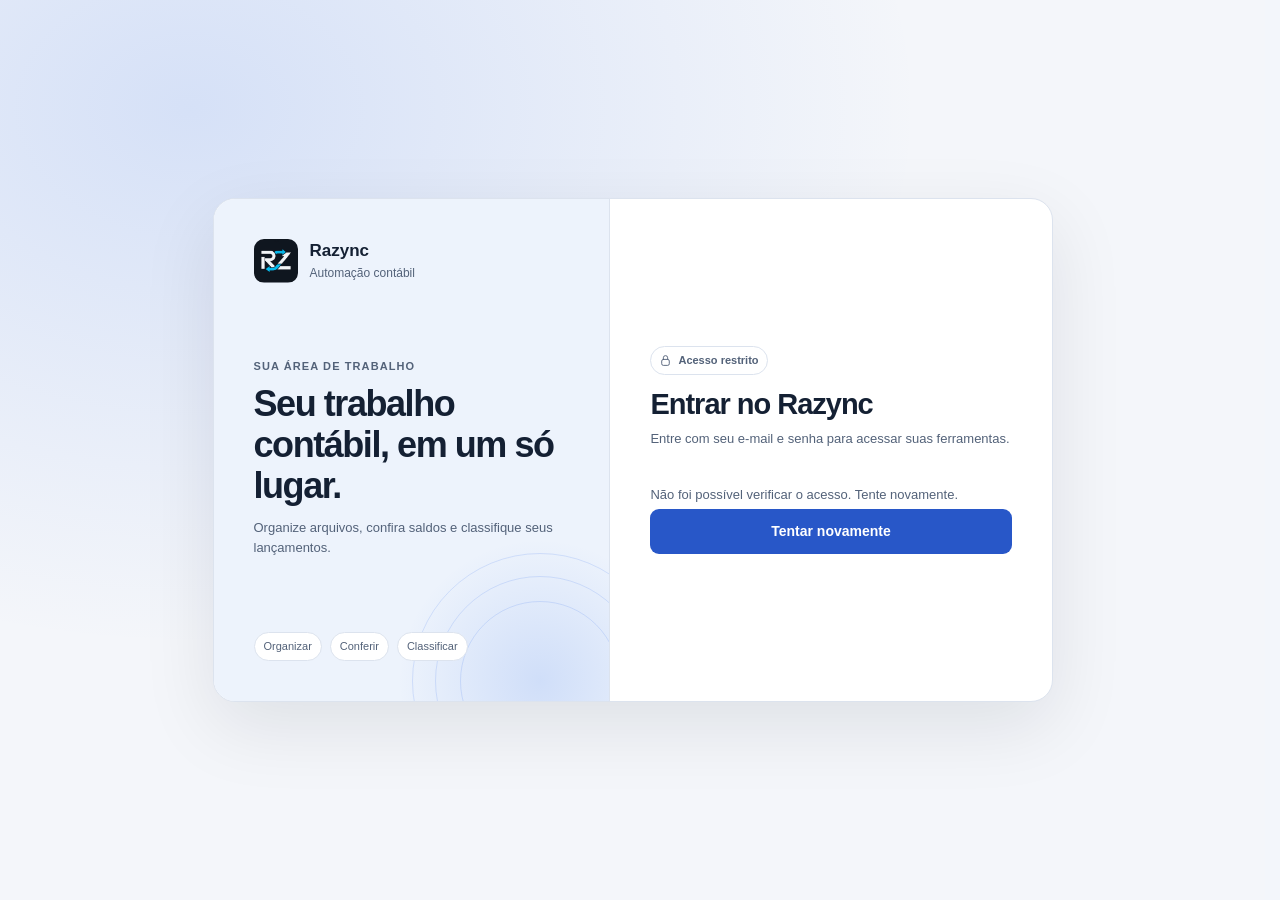
==== commit 8a5450cc: "Improve dark theme contrast across Razync" ====
--- a/indisponivel.html
+++ b/indisponivel.html
@@ -7,7 +7,7 @@
   <meta name="theme-color" content="#14243b">
   <title>Razync · Abrindo o site</title>
   <meta http-equiv="refresh" content="0;url=./">
-  <script src="./assets/js/theme.js?v=theme-reveal-20261027-1"></script>
+  <script src="./assets/js/theme.js?v=dark-audit-20261109-1"></script>
   <link rel="icon" href="./assets/razync-icon.png" type="image/png">
   <style>
     :root{font-family:Inter,system-ui,-apple-system,BlinkMacSystemFont,"Segoe UI",sans-serif;color:#172c41;background:#f5f7fa}
@@ -23,7 +23,7 @@
     .timezone{font-size:12px;margin-bottom:25px}
     .foot{padding-top:18px;border-top:1px solid #e8edf3;font-size:12px;color:#718196}
   </style>
-  <link rel="stylesheet" href="./assets/css/themes.css?v=theme-reveal-20261027-1">
+  <link rel="stylesheet" href="./assets/css/themes.css?v=dark-audit-20261109-1">
 </head>
 <body class="availability-page">
   <main>
--- a/assets/css/themes.css
+++ b/assets/css/themes.css
@@ -23,11 +23,11 @@
 #portfolioPicker .portfolio-entry-arrow {background:#dfeaf4}
 #portfolioPicker .portfolio-entry:hover .portfolio-entry-action {background:transparent}
 html[data-theme="dark"] {
- color-scheme:dark;--bg:#080808;--surface:#141414;--surface-2:#141414;--surface-soft:#101010;
- --border:#333333;--line:#333333;--text:#ededed;--ink:#ededed;--muted:#ababab;--ink-muted:#ababab;
+ color-scheme:dark;--bg:#0d1015;--surface:#151a22;--surface-2:#1b222d;--surface-soft:#11161e;
+ --border:#354151;--line:var(--border);--text:#edf2fa;--ink:var(--text);--muted:#b6c2d2;--ink-muted:var(--muted);
  --accent:#8cbcf3;--accent-soft:#17243a;--action:#2864d7;--tool-accent:#8cbcf3;--panel-shadow:0 6px 24px #00000018;
- --dark-text:#ededed;--dark-muted:#ababab;--dark-accent:#8ab8ff;--dark-success:#87d8b9;--dark-error:#f3a6ad;--dark-warning:#e5c391;
- background:var(--bg);scrollbar-color:#505050 var(--bg);
+ --dark-text:var(--text);--dark-muted:var(--muted);--dark-accent:#8ab8ff;--dark-success:#87d8b9;--dark-error:#f3a6ad;--dark-warning:#e5c391;
+ background:var(--bg);scrollbar-color:#64748b var(--bg);
 }
 html[data-theme="dark"] body {background:var(--bg);color:var(--text)}
 html[data-theme="dark"] ::selection {background:#386292;color:#fff}
@@ -38,8 +38,8 @@
 html[data-theme="dark"] :is(main,dialog) :where(*) {border-color:var(--border)!important}
 html[data-theme="dark"] :is(#companyPanel,#fiscalView,.app-shell,dialog) :is(.search-card,.directory-controls,.overview-card,.panel-head,.tool-card,.modern-form,.preview-sheet,.preview-results,.preview-table-scroll,.daily-table-scroll,.daily-review,.daily-table,.report-result,.result-card,.summary-card,.company-card,.portfolio-entry,.company-dialog,.preview-dialog,.admin-auth-dialog,.bank-investments,.fiscal-setup,.fiscal-results-card,.fiscal-summary,.fiscal-detail,.fiscal-investigation,.fiscal-ai,.fiscal-ai-account,.fiscal-account-dialog,.fiscal-account-dialog-body,.fiscal-ai-source,.fiscal-ai-evidence,.fiscal-account-resolution,.fiscal-document-panel,.fiscal-evidence-card) {background:var(--surface)!important;color:var(--text)!important;box-shadow:0 4px 20px #00000012}
 html[data-theme="dark"] :is(#companyPanel,#fiscalView,.app-shell,dialog) :is(.tool-intro,.period-card,.bank-selector,.bank-choice,.file-drop-shell,.preview-sheet-head,.preview-commandbar,.preview-table-tools,.daily-toolbar,.daily-summary,.preview-summary-item,.mini-metrics > span,.summary-metric,.form-card-icon,.tool-visual-icon,.overview-icon,.company-row-code,.company-row-action b,.portfolio-avatar,.portfolio-feature-icon,.portfolio-entry-action,.portfolio-entry-arrow,.file-selection,.file-selection-item,.tool-flow,.upload-progress,.upload-visual-status,.base-cleanup-confirmation,.base-periods,.base-period-bank,.base-period-item,.fiscal-next-step,.fiscal-summary-pending,.fiscal-review-toolbar,.fiscal-detail-metric-difference,.fiscal-ai-icon,.fiscal-ai-source-panel,.fiscal-ai-account-nav,.fiscal-ai-executive,.fiscal-ai-evidence,.fiscal-ai-account-resolution,.fiscal-ai-source.is-ready,.fiscal-ai-heading-tools .fiscal-ai-provider,.fiscal-ai-local-note,.fiscal-ai-method,.fiscal-ai-context,.fiscal-ai-document-summary) {background:var(--surface-2)!important;color:var(--dark-accent)!important;box-shadow:none!important}
-html[data-theme="dark"] :is(#companyPanel,#fiscalView,.app-shell,dialog) :is(input:not([type=checkbox]):not([type=radio]),select,textarea) {background:#0d0d0d!important;color:var(--text)!important;border-color:#424242!important;caret-color:#8ab8ff;box-shadow:none}
-html[data-theme="dark"] :is(input,textarea)::placeholder {color:#969696!important;opacity:1}
+html[data-theme="dark"] :is(#companyPanel,#fiscalView,.app-shell,dialog) :is(input:not([type=checkbox]):not([type=radio]),select,textarea) {background:var(--surface-soft)!important;color:var(--text)!important;border-color:#53647a!important;caret-color:#8ab8ff;box-shadow:none}
+html[data-theme="dark"] :is(input,textarea)::placeholder {color:var(--muted)!important;opacity:1}
 html[data-theme="dark"] input::file-selector-button {background:#252525;color:#e2e2e2;border:1px solid #505050;border-radius:7px;padding:7px 11px;margin-right:10px}
 html[data-theme="dark"] :is(input[type=checkbox],input[type=radio]) {accent-color:#8cbcf3}
 html[data-theme="dark"] :is(#companyPanel,#fiscalView,.app-shell,dialog) :is(input,select,textarea,button,a,summary):focus-visible {outline:2px solid #91c6ff!important;outline-offset:3px;box-shadow:none!important}
@@ -51,9 +51,9 @@
 html[data-theme="dark"] :is(#companyPanel,#fiscalView,.app-shell,dialog) button:disabled {opacity:.48;cursor:not-allowed}
 /* Tables: headers, zebra rows, hover, editors and semantic balance colors. */
 html[data-theme="dark"] :is(#companyPanel,#fiscalView,.app-shell,dialog) :is(table,tbody,td) {background:var(--surface)!important;color:#dedede!important;box-shadow:none}
-html[data-theme="dark"] :is(#companyPanel,#fiscalView,.app-shell,dialog) th {background:#232323!important;color:#d8d8d8!important;border-color:#3d3d3d!important}
-html[data-theme="dark"] :is(#companyPanel,#fiscalView,.app-shell,dialog) tr:nth-child(even) td {background:#191919!important}
-html[data-theme="dark"] :is(#companyPanel,#fiscalView,.app-shell,dialog) tbody tr:hover td {background:#292929!important}
+html[data-theme="dark"] :is(#companyPanel,#fiscalView,.app-shell,dialog) th {background:var(--surface-2)!important;color:var(--text)!important;border-color:var(--border)!important}
+html[data-theme="dark"] :is(#companyPanel,#fiscalView,.app-shell,dialog) tr:nth-child(even) td {background:#19202a!important}
+html[data-theme="dark"] :is(#companyPanel,#fiscalView,.app-shell,dialog) tbody tr:hover td {background:#222e3e!important}
 html[data-theme="dark"] :is(#companyPanel,#fiscalView,.app-shell,dialog) :is(.is-success,.is-success p,.is-success strong,.status-success,.fiscal-status-ok,.daily-balance.is-balanced,.match-ok,.positive,.online) {color:var(--dark-success)!important;background:#16382f!important;border-color:#396858!important}
 html[data-theme="dark"] :is(#companyPanel,#fiscalView,.app-shell,dialog) :is(.is-warning,.is-warning p,.is-warning strong,.preview-row-warning,.preview-pending-summary,.fiscal-warnings,.accounts-pending,.status-warning) {color:var(--dark-warning)!important;background:#3a3023!important;border-color:#6e5940!important}
 html[data-theme="dark"] :is(#companyPanel,#fiscalView,.app-shell,dialog) :is(.is-error,.is-error p,.is-error strong,.base-stat-error,.is-different,.daily-balance.is-different,.negative,.status-error,.fiscal-account-resolution-error,[role=alert]) {color:var(--dark-error)!important;background:#3b252e!important;border-color:#76434f!important}
@@ -120,7 +120,7 @@
 html[data-theme="dark"] #fiscalView .fiscal-warnings p {background:#3a3023!important;color:#e5c391!important;border-color:#6e5940!important}
 
 /* Neutral black surfaces; blue identifies actions and the current location. */
-html[data-theme="dark"] .sidebar {background:#101010!important;border-right-color:#303030!important;color:var(--text)}
+html[data-theme="dark"] .sidebar {background:var(--surface-soft)!important;border-right-color:var(--border)!important;color:var(--text)}
 html[data-theme="dark"] .sidebar :is(.brand,.brand strong) {color:var(--text)}
 html[data-theme="dark"] .sidebar :is(.nav-caption,.sidebar-note,.sidebar-note small) {color:var(--muted);border-color:var(--border)}
 html[data-theme="dark"] .app-shell #mainSidebar .main-nav-btn {transition:background-color .18s ease,color .18s ease!important;color:#c9c9c9!important;background:transparent!important;border-color:transparent!important;box-shadow:none!important}
@@ -167,7 +167,7 @@
 html[data-theme="dark"] :is(.daily-reconciliation,.preview-dialog) .daily-status.is-review {background:#3a3023!important;color:var(--dark-warning)!important}
 html[data-theme="dark"] :is(.daily-reconciliation,.preview-dialog) .daily-filter.active {background:#17243a!important;color:#c2d8ff!important;border-color:#507db6!important}
 html[data-theme="dark"] :is(#reconcileResult,#ledgerResult,.preview-dialog) .bank-investments :is(.bank-investments-note,.bank-investments-rule,.bank-investments-preview-totals) {background:var(--surface-2)!important;color:var(--muted)!important;border-color:var(--border)!important}
-html[data-theme="dark"] :is(#reconcileResult,#ledgerResult,.preview-dialog) .bank-investments :is(input,select,input:read-only) {background:#0d0d0d!important;color:var(--text)!important;border-color:#424242!important}
+html[data-theme="dark"] :is(#reconcileResult,#ledgerResult,.preview-dialog) .bank-investments :is(input,select,input:read-only) {background:var(--surface-soft)!important;color:var(--text)!important;border-color:#53647a!important}
 html[data-theme="dark"] :is(#reconcileResult,#ledgerResult,.preview-dialog) .bank-investments label {color:var(--text)!important}
 
 /* Fiscal styles use theme-aware colors even when loaded after document reading. */
@@ -286,3 +286,67 @@
 html[data-theme="dark"] .app-shell .topbar #apiStatus[data-connection="checking"],
 html[data-theme="dark"] .app-shell .topbar #apiStatus[data-connection="waking"] {color:#b5cdf1!important}
 html[data-theme="dark"] .app-shell .topbar #apiStatus[data-connection="offline"] {color:#ddc292!important}
+
+
+/* Layout containers inherit their panel surface instead of adding painted layers.
+   Actual panels, editable controls, selected items and semantic warnings retain their surfaces. */
+html[data-theme="dark"] .app-shell #companyPanel#companyPanel :is(
+ .field-group,.bank-selector,.period-card,.tool-feature-list,.base-management,
+ .base-periods,.saved-period-bank,.base-period-bank,.base-period-item,
+ .base-cleanup,.base-cleanup-confirmation,.file-selection-summary
+),
+html[data-theme="dark"] .app-shell :is(#converterView#converterView,#ledgerView#ledgerView) :is(
+ .global-tool-controls,.standard-period-card,.global-upload-grid,.global-upload-field
+),
+html[data-theme="dark"] .app-shell #fiscalView#fiscalView :is(
+ .fiscal-form,.fiscal-setup-heading,.fiscal-form-actions,.fiscal-context-grid,
+ .fiscal-account-opinion,.fiscal-account-opinion-conclusion,.fiscal-account-opinion-hypothesis,
+ .fiscal-account-opinion-local,.fiscal-account-analysis,.fiscal-account-analysis.is-docked,
+ .fiscal-doc-reader,.fiscal-doc-stage,.fiscal-doc-balance,.fiscal-doc-pagination,
+ .fiscal-doc-accounts,.fiscal-ai-account-nav,.fiscal-ai-toolbar,
+ .fiscal-reading-guide,.fiscal-table-count,.fiscal-ai-method,.fiscal-ai-context,
+ .fiscal-ai-document-summary,.fiscal-ai-executive-coverage
+) {
+ background:transparent!important;
+ background-image:none!important;
+ box-shadow:none!important;
+}
+/* Nested text follows its notice background, without a separate colored rectangle. */
+html[data-theme="dark"] .app-shell :is(.is-success,.is-warning,.is-error) :is(p,strong) {
+ background:transparent!important;background-image:none!important;
+}
+/* File chips and legends share the drop area's canvas; their edges remain visible. */
+html[data-theme="dark"] .app-shell :is(#companyPanel#companyPanel,#converterView#converterView,#ledgerView#ledgerView,#fiscalView#fiscalView) .file-drop-shell,
+html[data-theme="dark"] .app-shell #companyPanel#companyPanel .preparation-form :is(.field-group,.bank-selector,.period-card):hover {
+ background:transparent!important;background-image:none!important;box-shadow:none!important;
+}
+
+/* Previews share the page canvas; only cards and tables own a surface. */
+html[data-theme="dark"] :is(#companyPanel#companyPanel,.preview-dialog.preview-dialog,#converterView#converterView,#ledgerView#ledgerView) :is(
+ .preview-results,.streamlit-preview,.organizer-preview,.preview-summary-grid,
+ .preview-sheet-switcher,.preview-intro,.preview-note
+) {
+ background:transparent!important;background-image:none!important;box-shadow:none!important;
+}
+html[data-theme="dark"] :is(#companyPanel#companyPanel,.preview-dialog.preview-dialog,#converterView#converterView,#ledgerView#ledgerView) .summary-icon {
+ background:transparent!important;background-image:none!important;box-shadow:none!important;
+ color:#8fb7f4!important;
+}
+
+/* The redirect page can briefly appear before the workspace loads. */
+html[data-theme="dark"] .availability-page main {
+ background:var(--surface);border-color:var(--border);color:var(--text);box-shadow:none;
+}
+html[data-theme="dark"] .availability-page :is(.label,p,.foot) {
+ color:var(--muted);border-color:var(--border);
+}
+html[data-theme="dark"] .availability-page a {color:var(--dark-accent)}
+
+/* Result labels and completed steps sit on different surfaces. */
+html[data-theme="dark"] #companyPanel :is(
+ .classification-coverage-heading span,.classification-coverage-details,.preview-table-tools span
+) {color:var(--muted)}
+html[data-theme="dark"] #companyPanel .tool-pane[data-pane=base]
+.base-workflow-step[data-state=complete] .base-workflow-number {
+ background:var(--action);color:#fff;
+}
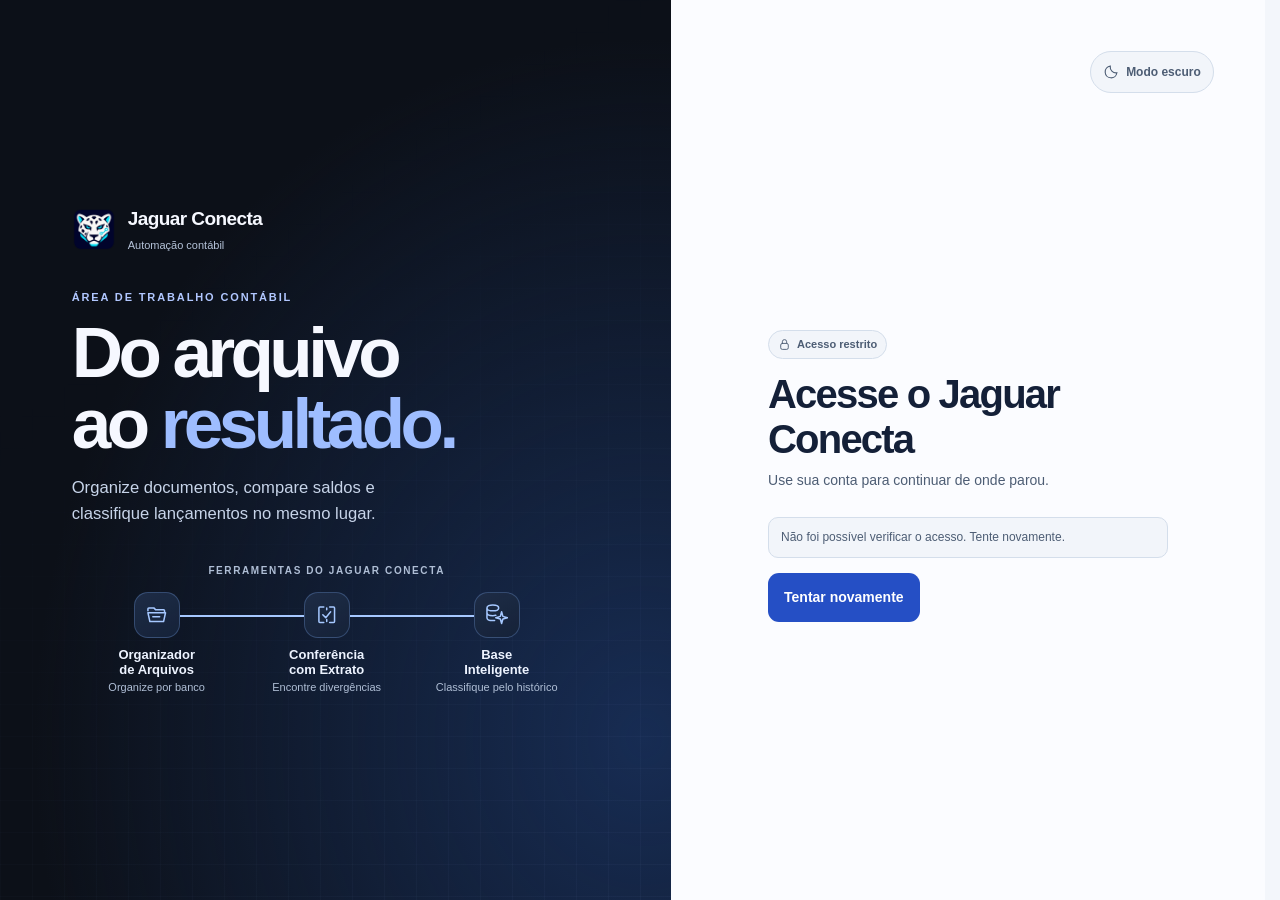
==== commit 25779c55: "Rebrand the web interface as Jaguar Conecta" ====
--- a/indisponivel.html
+++ b/indisponivel.html
@@ -5,10 +5,10 @@
   <meta name="viewport" content="width=device-width, initial-scale=1">
   <meta name="robots" content="noindex">
   <meta name="theme-color" content="#14243b">
-  <title>Razync · Abrindo o site</title>
+  <title>Jaguar Conecta · Abrindo o site</title>
   <meta http-equiv="refresh" content="0;url=./">
-  <script src="./assets/js/theme.js?v=dark-audit-20261109-1"></script>
-  <link rel="icon" href="./assets/razync-icon.png" type="image/png">
+  <script src="./assets/js/theme.js?v=black-attachments-20261109-1"></script>
+  <link rel="icon" href="./assets/jaguar-conecta-icon.png" type="image/png">
   <style>
     :root{font-family:Inter,system-ui,-apple-system,BlinkMacSystemFont,"Segoe UI",sans-serif;color:#172c41;background:#f5f7fa}
     *{box-sizing:border-box}body{margin:0;min-height:100vh;display:grid;place-items:center;padding:22px}
@@ -23,13 +23,13 @@
     .timezone{font-size:12px;margin-bottom:25px}
     .foot{padding-top:18px;border-top:1px solid #e8edf3;font-size:12px;color:#718196}
   </style>
-  <link rel="stylesheet" href="./assets/css/themes.css?v=dark-audit-20261109-1">
+  <link rel="stylesheet" href="./assets/css/themes.css?v=black-attachments-20261109-1">
 </head>
 <body class="availability-page">
   <main>
-    <div class="brand"><img src="./assets/razync-icon.png" alt="">Razync</div>
+    <div class="brand"><img src="./assets/jaguar-conecta-icon.png" alt="">Jaguar Conecta</div>
     <div class="label"><span class="signal"></span>Disponível 24 horas</div>
-    <h1>Estamos abrindo o Razync.</h1>
+    <h1>Estamos abrindo o Jaguar Conecta.</h1>
     <p>O acesso está liberado em qualquer horário.</p>
     <div class="foot"><a href="./">Ir para a página inicial</a></div>
   </main>
--- a/assets/css/themes.css
+++ b/assets/css/themes.css
@@ -3,6 +3,8 @@
 .theme-toggle {display:inline-flex;align-items:center;justify-content:center;gap:7px;min-height:38px;padding:8px 11px;border:1px solid #dbe4ee;border-radius:11px;background:#ffffffa6;color:#526c84;cursor:pointer;font-size:11px;font-weight:550}
 .theme-toggle:hover {background:#eaf1f8;border-color:#b7cadc}
 .theme-toggle:focus-visible {outline:2px solid #5286bf;outline-offset:3px}
+.topbar-home-link {text-decoration:none;white-space:nowrap}
+@media(max-width:760px) {.topbar-home-link span{display:none}}
 /* Reveal a single theme snapshot rather than transitioning every table cell. */
 html[data-theme-transition="active"]::view-transition-old(root),
 html[data-theme-transition="active"]::view-transition-new(root) {animation:none;mix-blend-mode:normal}
@@ -23,11 +25,11 @@
 #portfolioPicker .portfolio-entry-arrow {background:#dfeaf4}
 #portfolioPicker .portfolio-entry:hover .portfolio-entry-action {background:transparent}
 html[data-theme="dark"] {
- color-scheme:dark;--bg:#0d1015;--surface:#151a22;--surface-2:#1b222d;--surface-soft:#11161e;
- --border:#354151;--line:var(--border);--text:#edf2fa;--ink:var(--text);--muted:#b6c2d2;--ink-muted:var(--muted);
+ color-scheme:dark;--bg:#080808;--surface:#141414;--surface-2:#1c1c1c;--surface-soft:#101010;
+ --border:#383838;--line:var(--border);--text:#edf2fa;--ink:var(--text);--muted:#b6c2d2;--ink-muted:var(--muted);
  --accent:#8cbcf3;--accent-soft:#17243a;--action:#2864d7;--tool-accent:#8cbcf3;--panel-shadow:0 6px 24px #00000018;
  --dark-text:var(--text);--dark-muted:var(--muted);--dark-accent:#8ab8ff;--dark-success:#87d8b9;--dark-error:#f3a6ad;--dark-warning:#e5c391;
- background:var(--bg);scrollbar-color:#64748b var(--bg);
+ background:var(--bg);scrollbar-color:#666666 var(--bg);
 }
 html[data-theme="dark"] body {background:var(--bg);color:var(--text)}
 html[data-theme="dark"] ::selection {background:#386292;color:#fff}
@@ -37,8 +39,8 @@
 html[data-theme="dark"] :is(#companyPanel,#fiscalView,.app-shell,dialog) :is(p,small,.helper,.eyebrow,.company-row-meta,.company-row-action,.portfolio-date,.portfolio-eyebrow,.portfolio-access-kicker,.portfolio-entry-label,.portfolio-entry-quantity,.file-drop-hint,.preview-note,.preview-subtitle,.form-card-header small,.topbar-title,.directory-heading p,.tool-feature-list,.period-help,.base-cleanup,.fiscal-ai-card-description,.fiscal-ai-inline-status,.fiscal-ai-executive-kicker,.fiscal-ai-executive-coverage,.fiscal-ai-source,.fiscal-summary-top,.fiscal-workflow-button,.fiscal-account-resolution-heading,.bank-investments-note) {color:var(--dark-muted)!important}
 html[data-theme="dark"] :is(main,dialog) :where(*) {border-color:var(--border)!important}
 html[data-theme="dark"] :is(#companyPanel,#fiscalView,.app-shell,dialog) :is(.search-card,.directory-controls,.overview-card,.panel-head,.tool-card,.modern-form,.preview-sheet,.preview-results,.preview-table-scroll,.daily-table-scroll,.daily-review,.daily-table,.report-result,.result-card,.summary-card,.company-card,.portfolio-entry,.company-dialog,.preview-dialog,.admin-auth-dialog,.bank-investments,.fiscal-setup,.fiscal-results-card,.fiscal-summary,.fiscal-detail,.fiscal-investigation,.fiscal-ai,.fiscal-ai-account,.fiscal-account-dialog,.fiscal-account-dialog-body,.fiscal-ai-source,.fiscal-ai-evidence,.fiscal-account-resolution,.fiscal-document-panel,.fiscal-evidence-card) {background:var(--surface)!important;color:var(--text)!important;box-shadow:0 4px 20px #00000012}
-html[data-theme="dark"] :is(#companyPanel,#fiscalView,.app-shell,dialog) :is(.tool-intro,.period-card,.bank-selector,.bank-choice,.file-drop-shell,.preview-sheet-head,.preview-commandbar,.preview-table-tools,.daily-toolbar,.daily-summary,.preview-summary-item,.mini-metrics > span,.summary-metric,.form-card-icon,.tool-visual-icon,.overview-icon,.company-row-code,.company-row-action b,.portfolio-avatar,.portfolio-feature-icon,.portfolio-entry-action,.portfolio-entry-arrow,.file-selection,.file-selection-item,.tool-flow,.upload-progress,.upload-visual-status,.base-cleanup-confirmation,.base-periods,.base-period-bank,.base-period-item,.fiscal-next-step,.fiscal-summary-pending,.fiscal-review-toolbar,.fiscal-detail-metric-difference,.fiscal-ai-icon,.fiscal-ai-source-panel,.fiscal-ai-account-nav,.fiscal-ai-executive,.fiscal-ai-evidence,.fiscal-ai-account-resolution,.fiscal-ai-source.is-ready,.fiscal-ai-heading-tools .fiscal-ai-provider,.fiscal-ai-local-note,.fiscal-ai-method,.fiscal-ai-context,.fiscal-ai-document-summary) {background:var(--surface-2)!important;color:var(--dark-accent)!important;box-shadow:none!important}
-html[data-theme="dark"] :is(#companyPanel,#fiscalView,.app-shell,dialog) :is(input:not([type=checkbox]):not([type=radio]),select,textarea) {background:var(--surface-soft)!important;color:var(--text)!important;border-color:#53647a!important;caret-color:#8ab8ff;box-shadow:none}
+html[data-theme="dark"] :is(#companyPanel,#fiscalView,.app-shell,dialog) :is(.tool-intro,.period-card,.bank-selector,.bank-choice,.file-drop-shell,.preview-summary-item,.mini-metrics > span,.summary-metric,.form-card-icon,.tool-visual-icon,.overview-icon,.company-row-code,.company-row-action b,.portfolio-avatar,.portfolio-feature-icon,.portfolio-entry-action,.portfolio-entry-arrow,.file-selection,.file-selection-item,.tool-flow,.upload-progress,.upload-visual-status,.base-cleanup-confirmation,.base-periods,.base-period-bank,.base-period-item,.fiscal-next-step,.fiscal-summary-pending,.fiscal-review-toolbar,.fiscal-detail-metric-difference,.fiscal-ai-icon,.fiscal-ai-source-panel,.fiscal-ai-account-nav,.fiscal-ai-executive,.fiscal-ai-evidence,.fiscal-ai-account-resolution,.fiscal-ai-source.is-ready,.fiscal-ai-heading-tools .fiscal-ai-provider,.fiscal-ai-local-note,.fiscal-ai-method,.fiscal-ai-context,.fiscal-ai-document-summary) {background:var(--surface-2)!important;color:var(--dark-accent)!important;box-shadow:none!important}
+html[data-theme="dark"] :is(#companyPanel,#fiscalView,.app-shell,dialog) :is(input:not([type=checkbox]):not([type=radio]),select,textarea) {background:var(--surface-soft)!important;color:var(--text)!important;border-color:#595959!important;caret-color:#8ab8ff;box-shadow:none}
 html[data-theme="dark"] :is(input,textarea)::placeholder {color:var(--muted)!important;opacity:1}
 html[data-theme="dark"] input::file-selector-button {background:#252525;color:#e2e2e2;border:1px solid #505050;border-radius:7px;padding:7px 11px;margin-right:10px}
 html[data-theme="dark"] :is(input[type=checkbox],input[type=radio]) {accent-color:#8cbcf3}
@@ -52,8 +54,8 @@
 /* Tables: headers, zebra rows, hover, editors and semantic balance colors. */
 html[data-theme="dark"] :is(#companyPanel,#fiscalView,.app-shell,dialog) :is(table,tbody,td) {background:var(--surface)!important;color:#dedede!important;box-shadow:none}
 html[data-theme="dark"] :is(#companyPanel,#fiscalView,.app-shell,dialog) th {background:var(--surface-2)!important;color:var(--text)!important;border-color:var(--border)!important}
-html[data-theme="dark"] :is(#companyPanel,#fiscalView,.app-shell,dialog) tr:nth-child(even) td {background:#19202a!important}
-html[data-theme="dark"] :is(#companyPanel,#fiscalView,.app-shell,dialog) tbody tr:hover td {background:#222e3e!important}
+html[data-theme="dark"] :is(#companyPanel,#fiscalView,.app-shell,dialog) tr:nth-child(even) td {background:#191919!important}
+html[data-theme="dark"] :is(#companyPanel,#fiscalView,.app-shell,dialog) tbody tr:hover td {background:#262626!important}
 html[data-theme="dark"] :is(#companyPanel,#fiscalView,.app-shell,dialog) :is(.is-success,.is-success p,.is-success strong,.status-success,.fiscal-status-ok,.daily-balance.is-balanced,.match-ok,.positive,.online) {color:var(--dark-success)!important;background:#16382f!important;border-color:#396858!important}
 html[data-theme="dark"] :is(#companyPanel,#fiscalView,.app-shell,dialog) :is(.is-warning,.is-warning p,.is-warning strong,.preview-row-warning,.preview-pending-summary,.fiscal-warnings,.accounts-pending,.status-warning) {color:var(--dark-warning)!important;background:#3a3023!important;border-color:#6e5940!important}
 html[data-theme="dark"] :is(#companyPanel,#fiscalView,.app-shell,dialog) :is(.is-error,.is-error p,.is-error strong,.base-stat-error,.is-different,.daily-balance.is-different,.negative,.status-error,.fiscal-account-resolution-error,[role=alert]) {color:var(--dark-error)!important;background:#3b252e!important;border-color:#76434f!important}
@@ -156,7 +158,6 @@
 html[data-theme="dark"] #companyPanel .modern-form input[type=file]:focus-visible {outline:none!important;border-color:transparent!important;box-shadow:none!important}
 
 /* Result cards are created after the upload; cover their inner surfaces too. */
-html[data-theme="dark"] .daily-reconciliation .daily-summary {background:transparent!important}
 html[data-theme="dark"] :is(.daily-reconciliation,.preview-dialog) :is(.daily-summary > div,.daily-rule),
 html[data-theme="dark"] .preview-dialog-header,
 html[data-theme="dark"] #companyPanel :is(.tool-result-metrics > span,#baseStats > span) {background:var(--surface-2)!important;color:var(--text)!important;border-color:var(--border)!important;box-shadow:none!important}
@@ -167,7 +168,7 @@
 html[data-theme="dark"] :is(.daily-reconciliation,.preview-dialog) .daily-status.is-review {background:#3a3023!important;color:var(--dark-warning)!important}
 html[data-theme="dark"] :is(.daily-reconciliation,.preview-dialog) .daily-filter.active {background:#17243a!important;color:#c2d8ff!important;border-color:#507db6!important}
 html[data-theme="dark"] :is(#reconcileResult,#ledgerResult,.preview-dialog) .bank-investments :is(.bank-investments-note,.bank-investments-rule,.bank-investments-preview-totals) {background:var(--surface-2)!important;color:var(--muted)!important;border-color:var(--border)!important}
-html[data-theme="dark"] :is(#reconcileResult,#ledgerResult,.preview-dialog) .bank-investments :is(input,select,input:read-only) {background:var(--surface-soft)!important;color:var(--text)!important;border-color:#53647a!important}
+html[data-theme="dark"] :is(#reconcileResult,#ledgerResult,.preview-dialog) .bank-investments :is(input,select,input:read-only) {background:var(--surface-soft)!important;color:var(--text)!important;border-color:#595959!important}
 html[data-theme="dark"] :is(#reconcileResult,#ledgerResult,.preview-dialog) .bank-investments label {color:var(--text)!important}
 
 /* Fiscal styles use theme-aware colors even when loaded after document reading. */
@@ -321,12 +322,25 @@
  background:transparent!important;background-image:none!important;box-shadow:none!important;
 }
 
-/* Previews share the page canvas; only cards and tables own a surface. */
-html[data-theme="dark"] :is(#companyPanel#companyPanel,.preview-dialog.preview-dialog,#converterView#converterView,#ledgerView#ledgerView) :is(
- .preview-results,.streamlit-preview,.organizer-preview,.preview-summary-grid,
- .preview-sheet-switcher,.preview-intro,.preview-note
-) {
- background:transparent!important;background-image:none!important;box-shadow:none!important;
+/* Result layout wrappers share the page canvas. Tables and status badges keep their surfaces. */
+html[data-theme="dark"] :is(#companyPanel,#converterView,#ledgerView,#fiscalView,.preview-dialog) :is(
+ .standard-preview,.preview-results,.streamlit-preview,.organizer-preview,
+ .preview-summary-grid,.preview-sheet-switcher,.preview-intro,.preview-note,
+ .preview-sheet,.preview-table-scroll,.daily-summary,.daily-table-scroll,.statement-reading,
+ .fiscal-summary,.fiscal-results-card,.fiscal-table-scroll
+),
+html[data-theme="dark"] #fiscalView .fiscal-results-card :is(.fiscal-table,tbody) {
+ background:transparent!important;
+ box-shadow:none!important;
+}
+html[data-theme="dark"] .statement-reading > summary {
+ color:var(--text);
+}
+html[data-theme="dark"] #companyPanel .classification-coverage-track {
+ background:var(--surface-2);
+}
+html[data-theme="dark"] #companyPanel :is(.classification-coverage-heading,.classification-coverage-details) strong {
+ color:var(--text);
 }
 html[data-theme="dark"] :is(#companyPanel#companyPanel,.preview-dialog.preview-dialog,#converterView#converterView,#ledgerView#ledgerView) .summary-icon {
  background:transparent!important;background-image:none!important;box-shadow:none!important;
@@ -349,4 +363,4 @@
 html[data-theme="dark"] #companyPanel .tool-pane[data-pane=base]
 .base-workflow-step[data-state=complete] .base-workflow-number {
  background:var(--action);color:#fff;
-}+}
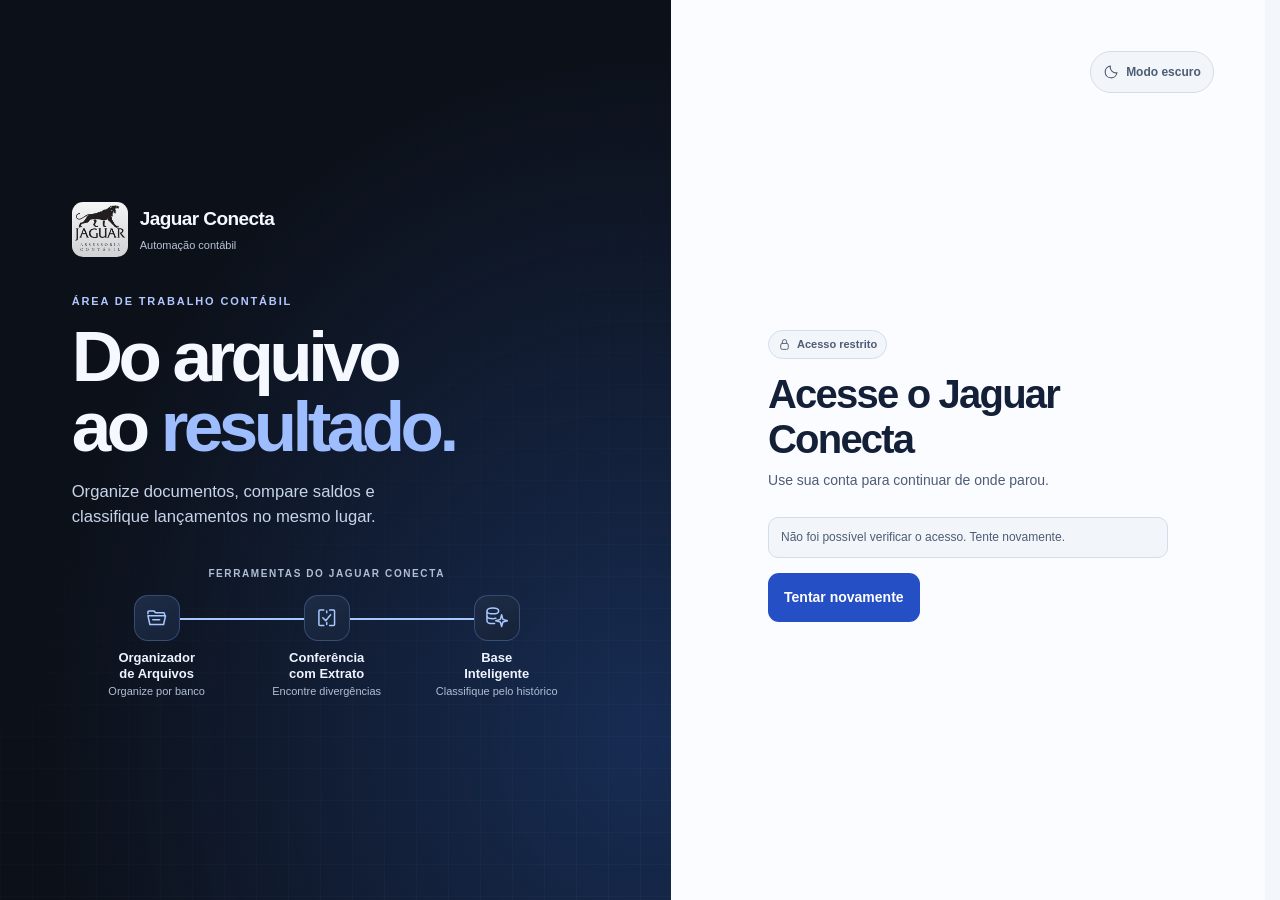
==== commit 3545e5ee: "Use the official Jaguar Assessoria Contábil logo" ====
--- a/indisponivel.html
+++ b/indisponivel.html
@@ -8,7 +8,7 @@
   <title>Jaguar Conecta · Abrindo o site</title>
   <meta http-equiv="refresh" content="0;url=./">
   <script src="./assets/js/theme.js?v=black-attachments-20261109-1"></script>
-  <link rel="icon" href="./assets/jaguar-conecta-icon.png" type="image/png">
+  <link rel="icon" href="./assets/jaguar-conecta-icon.png?v=oficial-1" type="image/png">
   <style>
     :root{font-family:Inter,system-ui,-apple-system,BlinkMacSystemFont,"Segoe UI",sans-serif;color:#172c41;background:#f5f7fa}
     *{box-sizing:border-box}body{margin:0;min-height:100vh;display:grid;place-items:center;padding:22px}
@@ -27,7 +27,7 @@
 </head>
 <body class="availability-page">
   <main>
-    <div class="brand"><img src="./assets/jaguar-conecta-icon.png" alt="">Jaguar Conecta</div>
+    <div class="brand"><img src="./assets/jaguar-conecta.png?v=oficial-1" alt="">Jaguar Conecta</div>
     <div class="label"><span class="signal"></span>Disponível 24 horas</div>
     <h1>Estamos abrindo o Jaguar Conecta.</h1>
     <p>O acesso está liberado em qualquer horário.</p>
